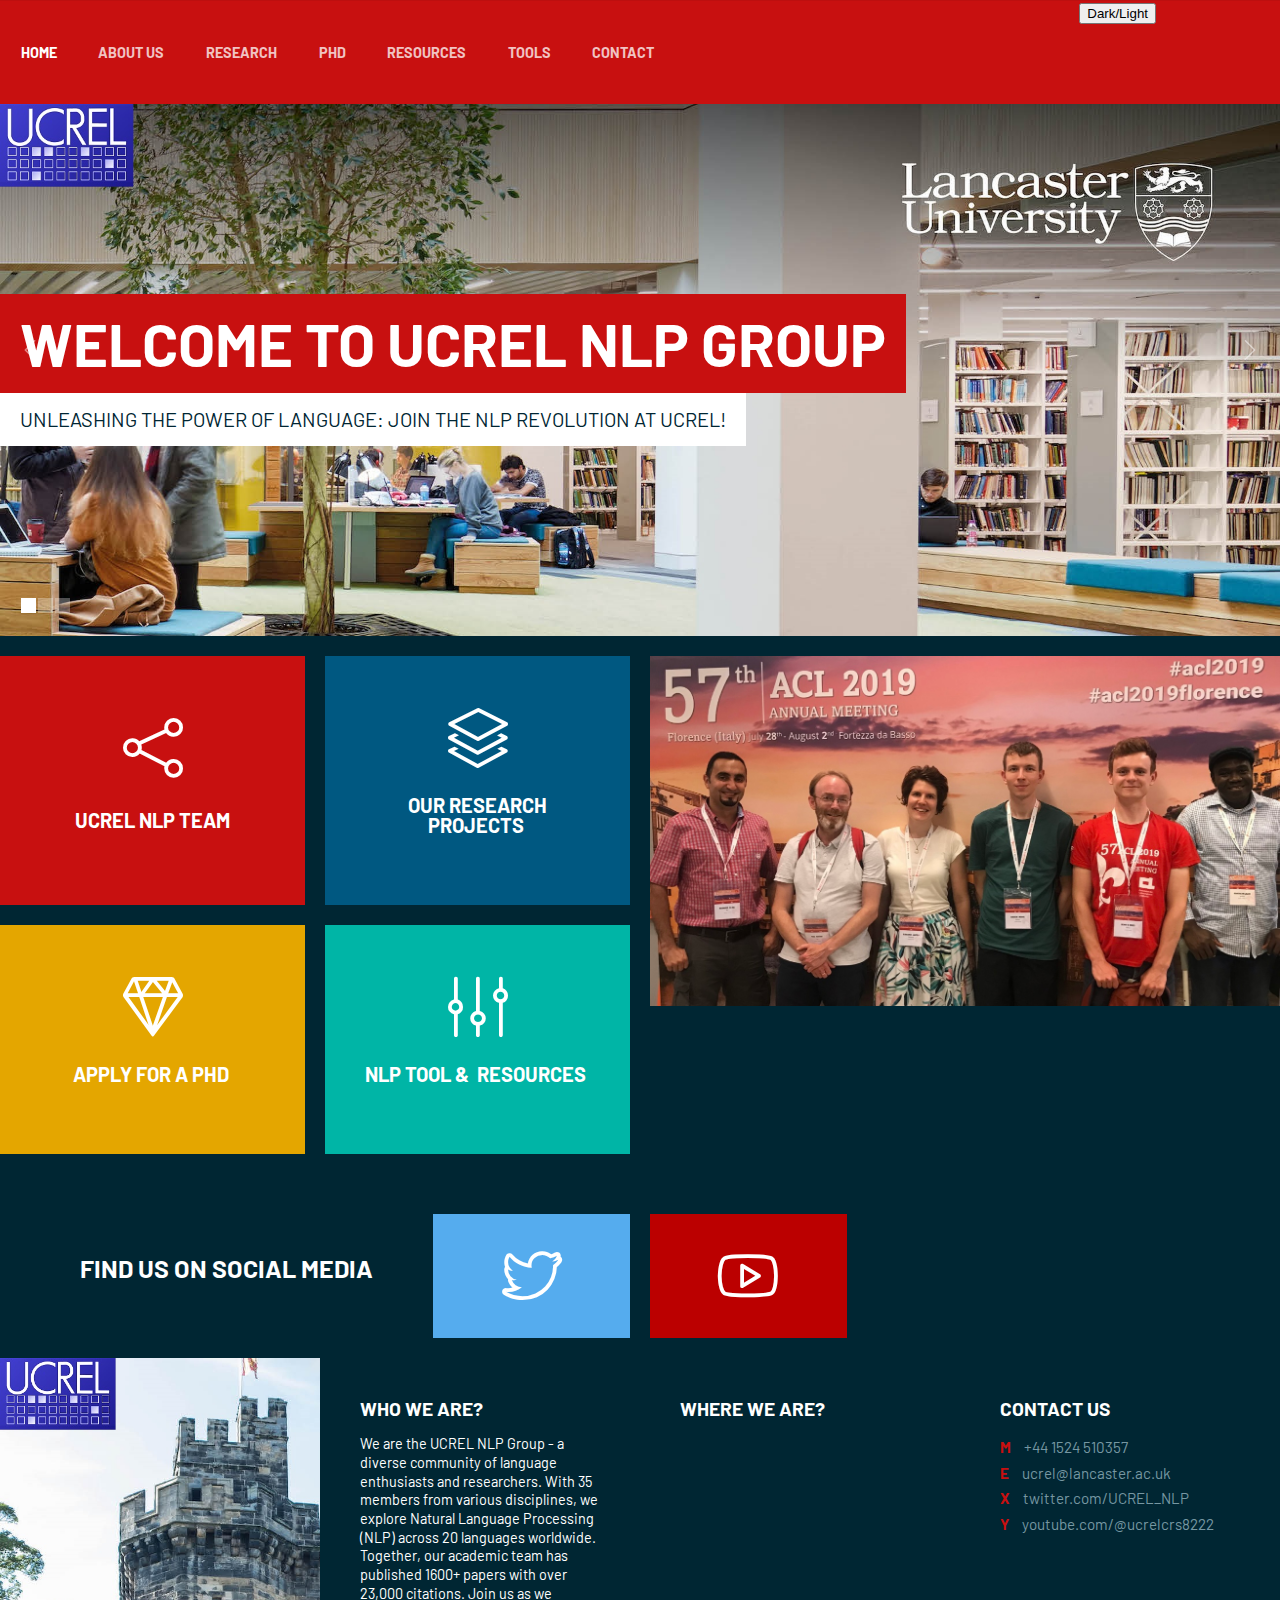
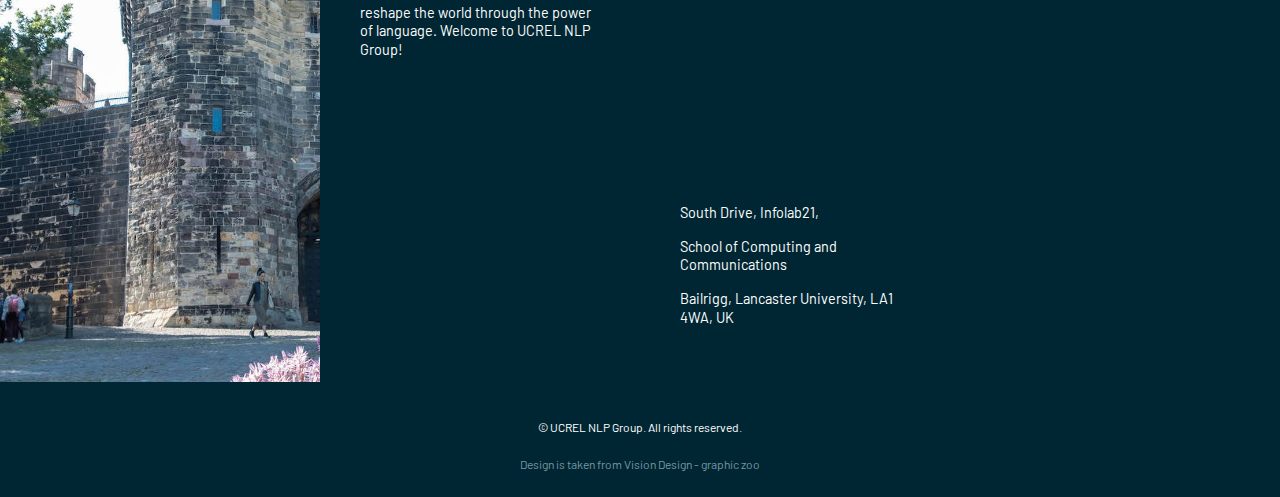
==== www/index.html @ 3c889420 "Initial commit from Mo" ====
<!DOCTYPE html>
<html lang="en-US">
   <head>
      <meta charset="UTF-8">
      <meta name="viewport" content="width=device-width, initial-scale=1.0" />
       <title>UCREL NLP Group</title>
  <!-- Favicons -- We recommend this site for generating favicons: https://www.favicon-generator.org/ -->
  <link rel="apple-touch-icon" sizes="57x57" href="favicons/apple-touch-icon.png">
  <link rel="apple-touch-icon" sizes="60x60" href="favicons/apple-touch-icon.png">
  <link rel="apple-touch-icon" sizes="72x72" href="favicons/apple-touch-icon.png">
  <link rel="apple-touch-icon" sizes="76x76" href="favicons/apple-touch-icon.png">
  <link rel="apple-touch-icon" sizes="114x114" href="favicons/apple-icon-114x114.png">
  <link rel="apple-touch-icon" sizes="120x120" href="favicons/apple-icon-120x120.png">
  <link rel="apple-touch-icon" sizes="144x144" href="favicons/apple-icon-144x144.png">
  <link rel="apple-touch-icon" sizes="152x152" href="favicons/apple-icon-152x152.png">
  <link rel="apple-touch-icon" sizes="180x180" href="favicons/apple-icon-180x180.png">
  <link rel="icon" type="image/png" sizes="512x512"  href="favicons/android-chrome-512x512.png">
  <link rel="icon" type="image/png" sizes="32x32" href="favicons/android-chrome-192x192.png">
  <link rel="icon" type="image/png" sizes="96x96" href="favicons/favicon-96x96.png">
  <link rel="icon" type="image/png" sizes="16x16" href="favicons/favicon-16x16.png">
  <meta name="msapplication-TileColor" content="#ffffff">
  <meta name="msapplication-TileImage" content="/ms-icon-144x144.png">
	   
	   
      <link rel="stylesheet" href="css/components.css">
      <link rel="stylesheet" href="css/icons.css">
      <link rel="stylesheet" href="css/responsee.css">
      <link rel="stylesheet" href="owl-carousel/owl.carousel.css">
      <link rel="stylesheet" href="owl-carousel/owl.theme.css">
      <!-- CUSTOM STYLE -->      
      <link rel="stylesheet" href="css/template-style.css">
      <link href="https://fonts.googleapis.com/css?family=Barlow:100,300,400,700,800&amp;subset=latin-ext" rel="stylesheet">  
      <script type="text/javascript" src="js/jquery-1.8.3.min.js"></script>
      <script type="text/javascript" src="js/jquery-ui.min.js"></script>   
	   
	     <style>
        /* Add your existing CSS styles here */
        
        .button-container {
            position: fixed;
            top: 0px; /* Adjust the top value to set the vertical position */
            right: 124px; /* Adjust the right value to set the horizontal position */
            z-index: 999; /* To make sure it stays on top of other elements */
        }

        /* Add any other necessary styles for the button */
    </style>
	   
   </head>

   <!--
    You can change the color scheme of the page. Just change the class of the <body> tag. 
    You can use this class: "primary-color-white", "primary-color-red", "primary-color-orange", "primary-color-blue", "primary-color-aqua", "primary-color-dark" 
    -->
    
    <!--
    Each element is able to have its own background or text color. Just change the class of the element.  
    You can use this class: 
    "background-white", "background-red", "background-orange", "background-blue", "background-aqua", "background-primary" 
    "text-white", "text-red", "text-orange", "text-blue", "text-aqua", "text-primary"
    -->
<body class="size-1520 primary-color-red background-dark">

      <!-- HEADER -->
<!DOCTYPE html>

<!-- HEADER -->
      <header class="grid">
        <!-- Top Navigation -->
        <nav class="s-12 grid background-red background-primary-hightlight">
           <!-- logo -->

           
           <div class="top-nav s-12 l-9">
			    <ul class="top-ul left chevron">
                <li> <a href="index.html">Home</a></li>
                <li><a href="about-us.html">About Us</a></li>
                <li><a href="projects.html">Research</a></li>
				<li><a href="phd.html">PhD</a></li>
<!--				<li><a href="research.html">Research</a></li>-->
				<li><a href="resources.html">Resources</a></li>
				<li><a href="tools.html">Tools</a></li>
<!--				<li><a href="news.html">News</a></li>-->
                <li><a href="contact.html">Contact</a></li>
             </ul>
				<li>      <div class="button-container">
            <button onclick="toggleBackground()">Dark/Light</button>
        </div></li>

          </div>
        </nav>
					       
		  
		 

		
		<script>
    function setBackgroundColor(backgroundColor, textColor) {
        document.body.style.backgroundColor = backgroundColor;
        document.body.style.color = textColor;
    }
</script>
	
      </header>
	  
	  
    <script>
        // Fetch the content of header.html using JavaScript
        fetch('header.html')
            .then(response => response.text())
            .then(content => {
                // Add the content to the header-container div
                document.getElementById('header-container').innerHTML = content;
            })
            .catch(error => {
                console.error('Error fetching header.html:', error);
            });
    </script>
      
	      <!-- A button to toggle between light and dark backgrounds -->

<!--
    You can change the color scheme of the page. Just change the class of the <body> tag. 
    You can use this class: "primary-color-white", "primary-color-red", "primary-color-orange", "primary-color-blue", "primary-color-aqua", "primary-color-dark" 
    -->
    
    <!--
    Each element is able to have its own background or text color. Just change the class of the element.  
    You can use this class: 
    "background-white", "background-red", "background-orange", "background-blue", "background-aqua", "background-primary" 
    "text-white", "text-red", "text-orange", "text-blue", "text-aqua", "text-primary"
    -->

    <script>
        // Fetch the content of header.html using JavaScript
        fetch('header.html')
            .then(response => response.text())
            .then(content => {
                // Add the content to the header-container div
                document.getElementById('header-container').innerHTML = content;
            })
            .catch(error => {
                console.error('Error fetching header.html:', error);
            });
    </script>
      
	       <!-- The JavaScript code to tuggle background light/dark -->
  <script>
    function toggleBackground() {
        var body = document.body;
        var currentClass = body.className;
        var headingElements = [];

        // Get all heading elements (h1, h2, h3, h4, etc.)
        for (var i = 2; i <= 1; i++) {
            headingElements = headingElements.concat(Array.from(document.getElementsByTagName('h' + i)));
        }

        if (currentClass.includes("background-dark")) {
            body.className = currentClass.replace("background-dark", "background-light");
            body.style.backgroundColor = "#f0f0f0";
            body.style.color = "#333";

     

            for (var i = 0; i < headingElements.length; i++) {
                headingElements[i].classList.replace("text-white", "text-dark");
                headingElements[i].style.color = "#f0f0f0";
            }
        } else if (currentClass.includes("background-light")) {
            body.className = currentClass.replace("background-light", "background-dark");
            body.style.backgroundColor = "#333";
            body.style.color = "#fff";

            for (var i = 0; i < pElements.length; i++) {
                pElements[i].classList.replace("text-dark", "text-white");
                pElements[i].style.color = "#333";
            }

            for (var i = 0; i < headingElements.length; i++) {
                headingElements[i].classList.replace("text-dark", "text-white");
                headingElements[i].style.color = "#333";
            }
        }
    }
</script>
      <!-- MAIN -->
      <main role="main">
        <!-- TOP SECTION -->
		  
        <section class="grid">
          <!-- Main Carousel -->
			
          <div class="s-12 margin-bottom carousel-fade-transition owl-carousel carousel-main carousel-nav-white carousel-hide-arrows background-dark">
          	<div class="item background-image" style="background-image:url(img/library.jpg)">
              <p class="text-padding text-strong text-white text-s-size-30 text-size-60 text-uppercase background-primary">Welcome to UCREL NLP Group</p><br>
              <p class="text-padding text-size-20 text-dark text-uppercase background-white">Unleashing the Power of Language: Join the NLP Revolution at UCREL!</p>
            </div>
          	<div class="item background-image" style="background-image:url(img/alex1.jpg)">
              <p class="text-padding text-strong text-white text-s-size-30 text-size-60 text-uppercase background-primary">Exploring Languages</p><br>
              <p class="text-padding text-size-20 text-dark text-uppercase background-white">Words that Shape Worlds: Exploring Language with UCREL NLP Group.</p>
            </div>
            <div class="item background-image" style="background-image:url(img/castle.jpg)">
              <p class="text-padding text-strong text-white text-s-size-30 text-size-60 text-uppercase background-primary">Language Frontiers</p><br>
              <p class="text-padding text-size-20 text-dark text-uppercase background-white">Building Bridges of Understanding: UCREL NLP Group Explores Language Frontiers.</p>
            </div>
          </div>  
        </section>
        
        <!-- SECTION 1 --> 
        <section class="grid margin text-center">
          <a href="about-us.html" class="s-12 m-6 l-3 padding-2x vertical-center margin-bottom background-red">
            <i class="icon-sli-share text-size-60 text-white center margin-bottom-15"></i>
            <h3 class="text-strong text-size-20 text-line-height-1 margin-bottom-30 text-uppercase">UCREL NLP Team</h3>
          </a>
          <a href="projects.html" class="s-12 m-6 l-3 padding-2x vertical-center margin-bottom background-blue">
            <i class="icon-sli-layers text-size-60 text-white center margin-bottom-15"></i>
            <h3 class="text-strong text-size-20 text-line-height-1 margin-bottom-30 text-uppercase">Our Research Projects&nbsp;</h3>
          </a>
          
          <!-- Image-->
          <img class="m-12 l-6 l-row-2 margin-bottom" src="img/img-06.jpg">
          
          <a href="phd.html" class="s-12 m-6 l-3 padding-2x vertical-center margin-bottom background-orange">
            <i class="icon-sli-diamond text-size-60 text-white center margin-bottom-15"></i>
            <h3 class="text-strong text-size-20 text-line-height-1 margin-bottom-30 text-uppercase">Apply for a PhD&nbsp;</h3>
          </a>
          <a href="resources.html" class="s-12 m-6 l-3 padding-2x vertical-center margin-bottom background-aqua">
            <i class="icon-sli-equalizer text-size-60 text-white center margin-bottom-15"></i>
            <h3 class="text-strong text-size-20 text-line-height-1 margin-bottom-30 text-uppercase">NLP Tool &amp;&nbsp; Resources&nbsp;</h3>
          </a>
        </section>
        
        <!-- SECTION 2 -->
        
        <!-- SECTION 3 --> 
        <section class="grid margin">
          <!-- Image-->
        </section>
        
        <!-- SECTION 4 -->
        
        <section class="grid margin">
          <a class="s-12 m-6 margin-bottom" href="gallery.html">
          </a>	
          <a class="s-12 m-6 margin-bottom" href="gallery.html">
          </a>	
          <a class="s-12 m-6 margin-bottom" href="gallery.html">
          </a>	
          <a class="s-12 m-6 margin-bottom" href="gallery.html">
          </a>	
        </section>
        
        <!-- SECTION 5 -->
        <section class="grid margin text-center">
          <div class="m-12 l-4 padding-2x background-dark margin-bottom text-right">
            <h3 class="text-strong text-size-25 text-uppercase margin-bottom-10">Find us on Social Media</h3>
             
          </div>
<a href="https://twitter.com/UCREL_NLP" class="s-12 m-6 l-2 padding vertical-center margin-bottom twitter hover-zoom">
      <i class="icon-sli-social-twitter text-size-60 text-white center"></i>
    </a>
          <a href="https://www.youtube.com/@ucrelcrs8222" class="s-12 m-6 l-2 padding vertical-center margin-bottom youtube hover-zoom">
            <i class="icon-sli-social-youtube text-size-60 text-white center"></i>
          </a>
        </section>
                
      </main>
      
<div id="footer-container"></div>

    <script>
        // Fetch the content of header.html using JavaScript
        fetch('footer.html')
            .then(response => response.text())
            .then(content => {
                // Add the content to the header-container div
                document.getElementById('footer-container').innerHTML = content;
            })
            .catch(error => {
                console.error('Error fetching footer.html:', error);
            });
    </script>

	  <script type="text/javascript" src="js/responsee.js"></script>
      <script type="text/javascript" src="owl-carousel/owl.carousel.js"></script>
      <script type="text/javascript" src="js/template-scripts.js"></script>
	
   </body>
</html>
---- www/css/components.css ----
/*
 * Components CSS - v6 - 2016-07-08
 * https://www.myresponsee.com
 * Copyright 2019, Vision Design - graphic zoo
 * Free to use under the MIT license.
*/
/* Tabs */
.tab-item {
  background: none repeat scroll 0 0 #fff;
  display: none;
  padding: 1.25rem 0;
}
.tab-item.tab-active {
  display: block;
}
.tab-content > .tab-label {
  display: none;
}
.tab-nav > .tab-label {
  float:left;
}
a.tab-label, a.tab-label:link, a.tab-label:visited, a.tab-label:hover {
  background: none repeat scroll 0 0 #262626;
  color: #fff;
  margin-right: 1px;
  padding: 0.625rem 1.25rem;
  transition: background 0.20s linear 0s;
  -o-transition: background 0.20s linear 0s;
  -ms-transition: background 0.20s linear 0s;
  -moz-transition: background 0.20s linear 0s;
  -webkit-transition: background 0.20s linear 0s;
}
a.tab-label:hover,a.tab-label.active-btn {
  background: none repeat scroll 0 0 #999;
}
.tab-label.active-btn {
  cursor: default;
}
.tab-content {
  text-align: left;
}
@media screen and (max-width:768px) {    
  .tab-nav > .tab-label {
    margin: 0.5px 0;
    width: 100%;
  }
}
/* Custom forms */
form.customform input, form.customform select, form.customform textarea, form.customform button {
 font-size:0.9rem;
 font-family:inherit;
 margin-bottom:1.25rem;
} 
form.customform input, form.customform select {height: 2.7rem;}
form.customform input, form.customform textarea, form.customform select { 
 background: none repeat scroll 0 0 #F5F5F5;
 transition: background 0.20s linear 0s;
 -o-transition: background 0.20s linear 0s;
 -ms-transition: background 0.20s linear 0s;
 -moz-transition: background 0.20s linear 0s;
 -webkit-transition: background 0.20s linear 0s;
}
form.customform input:hover, form.customform textarea:hover, form.customform select:hover, form.customform input:focus, form.customform textarea:focus, form.customform select:focus {background: none repeat scroll 0 0 #fff;}
form.customform input, form.customform textarea, form.customform select {
 background: none repeat scroll 0 0 #F5F5F5;
 border: 1px solid #E0E0E0;
 padding: 0.625rem;
 width: 100%;
}
form.customform input[type="file"] {
 border: 1px solid #E0E0E0;
 height: auto;
 max-height: 2.7rem;
 min-height: 2.7rem;
 padding: 0.4rem;
 width: 100%;
}
form.customform input[type="radio"], form.customform input[type="checkbox"] {
 margin-right: 0.625rem;
 width:auto;
 padding:0;
 height:auto;
}
form.customform option {padding: 0.625rem;}
form.customform select[multiple="multiple"] {height: auto;}
form.customform button {
 width: 100%;
 background: none repeat scroll 0 0 #152732;
 border: 0 none;
 color: #fff;
 height: 2.7rem;
 padding: 0.625rem;
 cursor:pointer;
 width: 100%;
 transition: background 0.20s linear 0s;
 -o-transition: background 0.20s linear 0s;
 -ms-transition: background 0.20s linear 0s;
 -moz-transition: background 0.20s linear 0s;
 -webkit-transition: background 0.20s linear 0s;
}
/* Tooltip */
a.tooltip-container,.tooltip-container {
  border-bottom:1px dotted;
  border-bottom-color: color;
  cursor: help;
  font-weight: 600;
}
a .tooltip-content,.tooltip-content {
  background: #152732 none repeat scroll 0 0;
  color: #fff!important;
  border-radius: 3px;
  display: none;
  font-size: 0.8rem;
  font-weight: normal;
  line-height: 1.3rem;
  margin-top: -1.25rem;
  max-width: 300px;
  padding: 0.625rem;
  position: absolute;
  z-index: 10;
}
.tooltip-content::after {
  border-left: 9px solid transparent;
  border-right: 9px solid transparent;
  border-top: 7px solid #152732;
  bottom: -5px;
  clear: both;
  content: "";
  height: 0;
  left: 50%;
  margin-left: -5px;
  position: absolute;
  width: 0;
}
a.tooltip-content.tooltip-bottom,.tooltip-content.tooltip-bottom {
  margin-top: 1.25rem;
}
.tooltip-content.tooltip-bottom::after {
  border-left: 9px solid transparent;
  border-right: 9px solid transparent;
  border-top: 0;
  border-bottom: 7px solid #152732;
  top: -5px;
}
/* Buttons */
.button,a.button,a.button:link,a.button:active,a.button:visited {
  background: #777 none repeat scroll 0 0;
  border: 0;
  color: #fff;
  cursor: pointer;
  display: inline-block;
  font-size: 0.85rem;
  padding: 0.825rem 1rem;
  text-align: center;
  transition: all 0.20s linear 0s;
  -o-transition: all 0.20s linear 0s;
  -ms-transition: all 0.20s linear 0s;
  -moz-transition: all 0.20s linear 0s;
  -webkit-transition: all 0.20s linear 0s;
}
.button.rounded-btn {
  border-radius: 4px;
}
.button.rounded-full-btn {
  border-radius: 100px;
}
.button:hover {box-shadow: 0 0 10px 100px rgba(255,255,255,0.15) inset;}
.button.secondary-btn,a.button.secondary-btn,a.button.secondary-btn:link,a.button.secondary-btn:active,a.button.secondary-btn:visited {
  background: #444 none repeat scroll 0 0;
}
.button.cancel-btn,a.button.cancel-btn,a.button.cancel-btn:link,a.button.cancel-btn:active,a.button.cancel-btn:visited {
  background: #dc003a none repeat scroll 0 0;
}
.button.submit-btn,a.button.submit-btn,a.button.submit-btn:link,a.button.submit-btn:active,a.button.submit-btn:visited {
  background: #b4bf04 none repeat scroll 0 0;
}
.button.reload-btn,a.button.reload-btn,a.button.reload-btn:link,a.button.reload-btn:active,a.button.reload-btn:visited {
  background: #ff9800 none repeat scroll 0 0;
}
.button.disabled-btn {
  cursor: not-allowed!important;
  opacity: 0.2;
}
.button i {
  background: rgba(0, 0, 0, 0.1) none repeat scroll 0 0;
  border-radius: 27px;
  color: #fff!important;
  display: inline-block;
  font-size: 0.8rem;
  height: 27px;
  line-height: 27px;
  margin-right: 5px;
  width: 27px;
  transition: all 0.20s linear 0s;
  -o-transition: all 0.20s linear 0s;
  -ms-transition: all 0.20s linear 0s;
  -moz-transition: all 0.20s linear 0s;
  -webkit-transition: all 0.20s linear 0s;
}
.button:hover > i {
  background: rgba(0, 0, 0, 0.06) none repeat scroll 0 0;
}
.grid .button {
    width: 100%;
}
---- www/css/icons.css ----
/* Icon font - MFG labs */
@font-face {
  font-family: 'mfg';
    src: url('../font/mfglabsiconset-webfont.eot');
    src: url('../font/mfglabsiconset-webfont.svg#mfg_labs_iconsetregular') format('svg'),
   		   url('../font/mfglabsiconset-webfont.eot?#iefix') format('embedded-opentype'),
         url('../font/mfglabsiconset-webfont.woff') format('woff'),
         url('../font/mfglabsiconset-webfont.ttf') format('truetype');
    font-weight: normal;
    font-style: normal;
}

.icon-cloud,
.icon-at,
.icon-plus,
.icon-minus,
.icon-arrow_up,
.icon-arrow_down,
.icon-arrow_right,
.icon-arrow_left,
.icon-chevron_down,
.icon-chevron_up,
.icon-chevron_right,
.icon-chevron_left,
.icon-reorder,
.icon-list,
.icon-reorder_square,
.icon-reorder_square_line,
.icon-coverflow,
.icon-coverflow_line,
.icon-pause,
.icon-play,
.icon-step_forward,
.icon-step_backward,
.icon-fast_forward,
.icon-fast_backward,
.icon-cloud_upload,
.icon-cloud_download,
.icon-data_science,
.icon-data_science_black,
.icon-globe,
.icon-globe_black,
.icon-math_ico,
.icon-math,
.icon-math_black,
.icon-paperplane_ico,
.icon-paperplane,
.icon-paperplane_black,
.icon-color_balance,
.icon-star,
.icon-star_half,
.icon-star_empty,
.icon-star_half_empty,
.icon-reload,
.icon-heart,
.icon-heart_broken,
.icon-hashtag,
.icon-reply,
.icon-retweet,
.icon-signin,
.icon-signout,
.icon-download,
.icon-upload,
.icon-placepin,
.icon-display_screen,
.icon-tablet,
.icon-smartphone,
.icon-connected_object,
.icon-lock,
.icon-unlock,
.icon-camera,
.icon-isight,
.icon-video_camera,
.icon-random,
.icon-message,
.icon-discussion,
.icon-calendar,
.icon-ringbell,
.icon-movie,
.icon-mail,
.icon-pen,
.icon-settings,
.icon-measure,
.icon-vector,
.icon-vector_pen,
.icon-mute_on,
.icon-mute_off,
.icon-home,
.icon-sheet,
.icon-arrow_big_right,
.icon-arrow_big_left,
.icon-arrow_big_down,
.icon-arrow_big_up,
.icon-dribbble_circle,
.icon-dribbble,
.icon-facebook_circle,
.icon-facebook,
.icon-git_circle_alt,
.icon-git_circle,
.icon-git,
.icon-octopus,
.icon-twitter_circle,
.icon-twitter,
.icon-google_plus_circle,
.icon-google_plus,
.icon-linked_in_circle,
.icon-linked_in,
.icon-instagram,
.icon-instagram_circle,
.icon-mfg_icon,
.icon-xing,
.icon-xing_circle,
.icon-mfg_icon_circle,
.icon-user,
.icon-user_male,
.icon-user_female,
.icon-users,
.icon-file_open,
.icon-file_close,
.icon-file_alt,
.icon-file_close_alt,
.icon-attachment,
.icon-check,
.icon-cross_mark,
.icon-cancel_circle,
.icon-check_circle,
.icon-magnifying,
.icon-inbox,
.icon-clock,
.icon-stopwatch,
.icon-hourglass,
.icon-trophy,
.icon-unlock_alt,
.icon-lock_alt,
.icon-arrow_doubled_right,
.icon-arrow_doubled_left,
.icon-arrow_doubled_down,
.icon-arrow_doubled_up,
.icon-link,
.icon-warning,
.icon-warning_alt,
.icon-magnifying_plus,
.icon-magnifying_minus,
.icon-white_question,
.icon-black_question,
.icon-stop,
.icon-share,
.icon-eye,
.icon-trash_can,
.icon-hard_drive,
.icon-information_black,
.icon-information_white,
.icon-printer,
.icon-letter,
.icon-soundcloud,
.icon-soundcloud_circle,
.icon-anchor,
.icon-female_sign,
.icon-male_sign,
.icon-joystick,
.icon-high_voltage,
.icon-fire,
.icon-newspaper,
.icon-chart,
.icon-spread,
.icon-spinner_1,
.icon-spinner_2,
.icon-chart_alt,
.icon-label,
.icon-brush,
.icon-refresh,
.icon-node,
.icon-node_2,
.icon-node_3,
.icon-link_2_nodes,
.icon-link_3_nodes,
.icon-link_loop_nodes,
.icon-node_size,
.icon-node_color,
.icon-layout_directed,
.icon-layout_radial,
.icon-layout_hierarchical,
.icon-node_link_direction,
.icon-node_link_short_path,
.icon-node_cluster,
.icon-display_graph,
.icon-node_link_weight,
.icon-more_node_links,
.icon-node_shape,
.icon-node_icon,
.icon-node_text,
.icon-node_link_text,
.icon-node_link_color,
.icon-node_link_shape,
.icon-credit_card,
.icon-disconnect,
.icon-graph,
.icon-new_user {
  font-family: 'mfg';
  font-style: normal;
  font-variant: normal;
  font-weight: normal;
  color:#e3e3e3;
  speak: none; 
  text-transform: none;
  /* Better Font Rendering =========== */
  -webkit-font-smoothing: antialiased;
  -moz-osx-font-smoothing: grayscale;
}
.icon2x {font-size: 2rem;}
.icon3x {font-size: 3rem;}

.icon-cloud:before { content: "\2601"; }
.icon-at:before { content: "\0040"; }
.icon-plus:before { content: "\002B"; }
.icon-minus:before { content: "\2212"; }
.icon-arrow_up:before { content: "\2191"; }
.icon-arrow_down:before { content: "\2193"; }
.icon-arrow_right:before { content: "\2192"; }
.icon-arrow_left:before { content: "\2190"; }
.icon-chevron_down:before { content: "\f004"; }
.icon-chevron_up:before { content: "\f005"; }
.icon-chevron_right:before { content: "\f006"; }
.icon-chevron_left:before { content: "\f007"; }
.icon-reorder:before { content: "\f008"; }
.icon-list:before { content: "\f009"; }
.icon-reorder_square:before { content: "\f00a"; }
.icon-reorder_square_line:before { content: "\f00b"; }
.icon-coverflow:before { content: "\f00c"; }
.icon-coverflow_line:before { content: "\f00d"; }
.icon-pause:before { content: "\f00e"; }
.icon-play:before { content: "\f00f"; }
.icon-step_forward:before { content: "\f010"; }
.icon-step_backward:before { content: "\f011"; }
.icon-fast_forward:before { content: "\f012"; }
.icon-fast_backward:before { content: "\f013"; }
.icon-cloud_upload:before { content: "\f014"; }
.icon-cloud_download:before { content: "\f015"; }
.icon-data_science:before { content: "\f016"; }
.icon-data_science_black:before { content: "\f017"; }
.icon-globe:before { content: "\f018"; }
.icon-globe_black:before { content: "\f019"; }
.icon-math_ico:before { content: "\f01a"; }
.icon-math:before { content: "\f01b"; }
.icon-math_black:before { content: "\f01c"; }
.icon-paperplane_ico:before { content: "\f01d"; }
.icon-paperplane:before { content: "\f01e"; }
.icon-paperplane_black:before { content: "\f01f"; }
.icon-color_balance:before { content: "\f020"; }
.icon-star:before { content: "\2605"; }
.icon-star_half:before { content: "\f022"; }
.icon-star_empty:before { content: "\2606"; }
.icon-star_half_empty:before { content: "\f024"; }
.icon-reload:before { content: "\f025"; }
.icon-heart:before { content: "\2665"; }
.icon-heart_broken:before { content: "\f028"; }
.icon-hashtag:before { content: "\f029"; }
.icon-reply:before { content: "\f02a"; }
.icon-retweet:before { content: "\f02b"; }
.icon-signin:before { content: "\f02c"; }
.icon-signout:before { content: "\f02d"; }
.icon-download:before { content: "\f02e"; }
.icon-upload:before { content: "\f02f"; }
.icon-placepin:before { content: "\f031"; }
.icon-display_screen:before { content: "\f032"; }
.icon-tablet:before { content: "\f033"; }
.icon-smartphone:before { content: "\f034"; }
.icon-connected_object:before { content: "\f035"; }
.icon-lock:before { content: "\F512"; }
.icon-unlock:before { content: "\F513"; }
.icon-camera:before { content: "\F4F7"; }
.icon-isight:before { content: "\f039"; }
.icon-video_camera:before { content: "\f03a"; }
.icon-random:before { content: "\f03b"; }
.icon-message:before { content: "\F4AC"; }
.icon-discussion:before { content: "\f03d"; }
.icon-calendar:before { content: "\F4C5"; }
.icon-ringbell:before { content: "\f03f"; }
.icon-movie:before { content: "\f040"; }
.icon-mail:before { content: "\2709"; }
.icon-pen:before { content: "\270F"; }
.icon-settings:before { content: "\9881"; }
.icon-measure:before { content: "\f044"; }
.icon-vector:before { content: "\f045"; }
.icon-vector_pen:before { content: "\2712"; }
.icon-mute_on:before { content: "\f047"; }
.icon-mute_off:before { content: "\f048"; }
.icon-home:before { content: "\2302"; }
.icon-sheet:before { content: "\f04a"; }
.icon-arrow_big_right:before { content: "\21C9"; }
.icon-arrow_big_left:before { content: "\21C7"; }
.icon-arrow_big_down:before { content: "\21CA"; }
.icon-arrow_big_up:before { content: "\21C8"; }
.icon-dribbble_circle:before { content: "\f04f"; }
.icon-dribbble:before { content: "\f050"; }
.icon-facebook_circle:before { content: "\f051"; }
.icon-facebook:before { content: "\f052"; }
.icon-git_circle_alt:before { content: "\f053"; }
.icon-git_circle:before { content: "\f054"; }
.icon-git:before { content: "\f055"; }
.icon-octopus:before { content: "\f056"; }
.icon-twitter_circle:before { content: "\f057"; }
.icon-twitter:before { content: "\f058"; }
.icon-google_plus_circle:before { content: "\f059"; }
.icon-google_plus:before { content: "\f05a"; }
.icon-linked_in_circle:before { content: "\f05b"; }
.icon-linked_in:before { content: "\f05c"; }
.icon-instagram:before { content: "\f05d"; }
.icon-instagram_circle:before { content: "\f05e"; }
.icon-mfg_icon:before { content: "\f05f"; }
.icon-xing:before { content: "\F532"; }
.icon-xing_circle:before { content: "\F533"; }
.icon-mfg_icon_circle:before { content: "\f060"; }
.icon-user:before { content: "\f061"; }
.icon-user_male:before { content: "\f062"; }
.icon-user_female:before { content: "\f063"; }
.icon-users:before { content: "\f064"; }
.icon-file_open:before { content: "\F4C2"; }
.icon-file_close:before { content: "\f067"; }
.icon-file_alt:before { content: "\f068"; }
.icon-file_close_alt:before { content: "\f069"; }
.icon-attachment:before { content: "\f06a"; }
.icon-check:before { content: "\2713"; }
.icon-cross_mark:before { content: "\274C"; }
.icon-cancel_circle:before { content: "\F06E"; }
.icon-check_circle:before { content: "\f06d"; }
.icon-magnifying:before { content: "\F50D"; }
.icon-inbox:before { content: "\f070"; }
.icon-clock:before { content: "\23F2"; }
.icon-stopwatch:before { content: "\23F1"; }
.icon-hourglass:before { content: "\231B"; }
.icon-trophy:before { content: "\f074"; }
.icon-unlock_alt:before { content: "\F075"; }
.icon-lock_alt:before { content: "\F510"; }
.icon-arrow_doubled_right:before { content: "\21D2"; }
.icon-arrow_doubled_left:before { content: "\21D0"; }
.icon-arrow_doubled_down:before { content: "\21D3"; }
.icon-arrow_doubled_up:before { content: "\21D1"; }
.icon-link:before { content: "\f07B"; }
.icon-warning:before { content: "\2757"; }
.icon-warning_alt:before { content: "\2755"; }
.icon-magnifying_plus:before { content: "\f07E"; }
.icon-magnifying_minus:before { content: "\f07F"; }
.icon-white_question:before { content: "\2754"; }
.icon-black_question:before { content: "\2753"; }
.icon-stop:before { content: "\f080"; }
.icon-share:before { content: "\f081"; }
.icon-eye:before { content: "\f082"; }
.icon-trash_can:before { content: "\f083"; }
.icon-hard_drive:before { content: "\f084"; }
.icon-information_black:before { content: "\f085"; }
.icon-information_white:before { content: "\f086"; }
.icon-printer:before { content: "\f087"; }
.icon-letter:before { content: "\f088"; }
.icon-soundcloud:before { content: "\f089"; }
.icon-soundcloud_circle:before { content: "\f08A"; }
.icon-anchor:before { content: "\2693"; }
.icon-female_sign:before { content: "\2640"; }
.icon-male_sign:before { content: "\2642"; }
.icon-joystick:before { content: "\F514"; }
.icon-high_voltage:before { content: "\26A1"; }
.icon-fire:before { content: "\F525"; }
.icon-newspaper:before { content: "\F4F0"; }
.icon-chart:before { content: "\F526"; }
.icon-spread:before { content: "\F527"; }
.icon-spinner_1:before { content: "\F528"; }
.icon-spinner_2:before { content: "\F529"; }
.icon-chart_alt:before { content: "\F530"; }
.icon-label:before { content: "\F531"; }
.icon-brush:before { content: "\E000"; }
.icon-refresh:before { content: "\E001"; }
.icon-node:before { content: "\E002"; }
.icon-node_2:before { content: "\E003"; }
.icon-node_3:before { content: "\E004"; }
.icon-link_2_nodes:before { content: "\E005"; }
.icon-link_3_nodes:before { content: "\E006"; }
.icon-link_loop_nodes:before { content: "\E007"; }
.icon-node_size:before { content: "\E008"; }
.icon-node_color:before { content: "\E009"; }
.icon-layout_directed:before { content: "\E010"; }
.icon-layout_radial:before { content: "\E011"; }
.icon-layout_hierarchical:before { content: "\E012"; }
.icon-node_link_direction:before { content: "\E013"; }
.icon-node_link_short_path:before { content: "\E014"; }
.icon-node_cluster:before { content: "\E015"; }
.icon-display_graph:before { content: "\E016"; }
.icon-node_link_weight:before { content: "\E017"; }
.icon-more_node_links:before { content: "\E018"; }
.icon-node_shape:before { content: "\E00A"; }
.icon-node_icon:before { content: "\E00B"; }
.icon-node_text:before { content: "\E00C"; }
.icon-node_link_text:before { content: "\E00D"; }
.icon-node_link_color:before { content: "\E00E"; }
.icon-node_link_shape:before { content: "\E00F"; }
.icon-credit_card:before { content: "\F4B3"; }
.icon-disconnect:before { content: "\F534"; }
.icon-graph:before { content: "\F535"; }
.icon-new_user:before { content: "\F536"; }


/* Icon font - Simple Line Icons */
@font-face {
  font-family: 'sli';
  src: url('../font/Simple-Line-Icons.eot?v=2.2.2');
  src: url('../font/Simple-Line-Icons.eot?v=2.2.2#iefix') format('embedded-opentype'), url('../font/Simple-Line-Icons.ttf?v=2.2.2') format('truetype'), url('../font/Simple-Line-Icons.woff2?v=2.2.2') format('woff2'), url('../font/Simple-Line-Icons.woff?v=2.2.2') format('woff'), url('../font/Simple-Line-Icons.svg?v=2.2.2#simple-line-icons') format('svg');
  font-weight: normal;
  font-style: normal;
}

.icon-sli-user,
.icon-sli-people,
.icon-sli-user-female,
.icon-sli-user-follow,
.icon-sli-user-following,
.icon-sli-user-unfollow,
.icon-sli-login,
.icon-sli-logout,
.icon-sli-emotsmile,
.icon-sli-phone,
.icon-sli-call-end,
.icon-sli-call-in,
.icon-sli-call-out,
.icon-sli-map,
.icon-sli-location-pin,
.icon-sli-direction,
.icon-sli-directions,
.icon-sli-compass,
.icon-sli-layers,
.icon-sli-menu,
.icon-sli-list,
.icon-sli-options-vertical,
.icon-sli-options,
.icon-sli-arrow-down,
.icon-sli-arrow-left,
.icon-sli-arrow-right,
.icon-sli-arrow-up,
.icon-sli-arrow-up-circle,
.icon-sli-arrow-left-circle,
.icon-sli-arrow-right-circle,
.icon-sli-arrow-down-circle,
.icon-sli-check,
.icon-sli-clock,
.icon-sli-plus,
.icon-sli-minus,
.icon-sli-close,
.icon-sli-organization,
.icon-sli-trophy,
.icon-sli-screen-smartphone,
.icon-sli-screen-desktop,
.icon-sli-plane,
.icon-sli-notebook,
.icon-sli-mustache,
.icon-sli-mouse,
.icon-sli-magnet,
.icon-sli-energy,
.icon-sli-disc,
.icon-sli-cursor,
.icon-sli-cursor-move,
.icon-sli-crop,
.icon-sli-chemistry,
.icon-sli-speedometer,
.icon-sli-shield,
.icon-sli-screen-tablet,
.icon-sli-magic-wand,
.icon-sli-hourglass,
.icon-sli-graduation,
.icon-sli-ghost,
.icon-sli-game-controller,
.icon-sli-fire,
.icon-sli-eyeglass,
.icon-sli-envelope-open,
.icon-sli-envelope-letter,
.icon-sli-bell,
.icon-sli-badge,
.icon-sli-anchor,
.icon-sli-wallet,
.icon-sli-vector,
.icon-sli-speech,
.icon-sli-puzzle,
.icon-sli-printer,
.icon-sli-present,
.icon-sli-playlist,
.icon-sli-pin,
.icon-sli-picture,
.icon-sli-handbag,
.icon-sli-globe-alt,
.icon-sli-globe,
.icon-sli-folder-alt,
.icon-sli-folder,
.icon-sli-film,
.icon-sli-feed,
.icon-sli-drop,
.icon-sli-drawer,
.icon-sli-docs,
.icon-sli-doc,
.icon-sli-diamond,
.icon-sli-cup,
.icon-sli-calculator,
.icon-sli-bubbles,
.icon-sli-briefcase,
.icon-sli-book-open,
.icon-sli-basket-loaded,
.icon-sli-basket,
.icon-sli-bag,
.icon-sli-action-undo,
.icon-sli-action-redo,
.icon-sli-wrench,
.icon-sli-umbrella,
.icon-sli-trash,
.icon-sli-tag,
.icon-sli-support,
.icon-sli-frame,
.icon-sli-size-fullscreen,
.icon-sli-size-actual,
.icon-sli-shuffle,
.icon-sli-share-alt,
.icon-sli-share,
.icon-sli-rocket,
.icon-sli-question,
.icon-sli-pie-chart,
.icon-sli-pencil,
.icon-sli-note,
.icon-sli-loop,
.icon-sli-home,
.icon-sli-grid,
.icon-sli-graph,
.icon-sli-microphone,
.icon-sli-music-tone-alt,
.icon-sli-music-tone,
.icon-sli-earphones-alt,
.icon-sli-earphones,
.icon-sli-equalizer,
.icon-sli-like,
.icon-sli-dislike,
.icon-sli-control-start,
.icon-sli-control-rewind,
.icon-sli-control-play,
.icon-sli-control-pause,
.icon-sli-control-forward,
.icon-sli-control-end,
.icon-sli-volume-1,
.icon-sli-volume-2,
.icon-sli-volume-off,
.icon-sli-calendar,
.icon-sli-bulb,
.icon-sli-chart,
.icon-sli-ban,
.icon-sli-bubble,
.icon-sli-camrecorder,
.icon-sli-camera,
.icon-sli-cloud-download,
.icon-sli-cloud-upload,
.icon-sli-envelope,
.icon-sli-eye,
.icon-sli-flag,
.icon-sli-heart,
.icon-sli-info,
.icon-sli-key,
.icon-sli-link,
.icon-sli-lock,
.icon-sli-lock-open,
.icon-sli-magnifier,
.icon-sli-magnifier-add,
.icon-sli-magnifier-remove,
.icon-sli-paper-clip,
.icon-sli-paper-plane,
.icon-sli-power,
.icon-sli-refresh,
.icon-sli-reload,
.icon-sli-settings,
.icon-sli-star,
.icon-sli-symbol-female,
.icon-sli-symbol-male,
.icon-sli-target,
.icon-sli-credit-card,
.icon-sli-paypal,
.icon-sli-social-tumblr,
.icon-sli-social-twitter,
.icon-sli-social-facebook,
.icon-sli-social-instagram,
.icon-sli-social-linkedin,
.icon-sli-social-pinterest,
.icon-sli-social-github,
.icon-sli-social-google,
.icon-sli-social-reddit,
.icon-sli-social-skype,
.icon-sli-social-dribbble,
.icon-sli-social-behance,
.icon-sli-social-foursqare,
.icon-sli-social-soundcloud,
.icon-sli-social-spotify,
.icon-sli-social-stumbleupon,
.icon-sli-social-youtube,
.icon-sli-social-dropbox {
  font-family: 'sli';
  font-style: normal;  
  font-variant: normal;
  font-weight: normal;
  color:#e3e3e3;
  speak: none;
  text-transform: none;
  /* Better Font Rendering =========== */
  -webkit-font-smoothing: antialiased;
  -moz-osx-font-smoothing: grayscale;
}
.icon-sli-user:before { content: "\e005"; }
.icon-sli-people:before { content: "\e001"; }
.icon-sli-user-female:before { content: "\e000"; }
.icon-sli-user-follow:before { content: "\e002"; }
.icon-sli-user-following:before { content: "\e003"; }
.icon-sli-user-unfollow:before { content: "\e004"; }
.icon-sli-login:before { content: "\e066"; }
.icon-sli-logout:before { content: "\e065"; }
.icon-sli-emotsmile:before { content: "\e021"; }
.icon-sli-phone:before { content: "\e600"; }
.icon-sli-call-end:before { content: "\e048"; }
.icon-sli-call-in:before { content: "\e047"; }
.icon-sli-call-out:before { content: "\e046"; }
.icon-sli-map:before { content: "\e033"; }
.icon-sli-location-pin:before { content: "\e096"; }
.icon-sli-direction:before { content: "\e042"; }
.icon-sli-directions:before { content: "\e041"; }
.icon-sli-compass:before { content: "\e045"; }
.icon-sli-layers:before { content: "\e034"; }
.icon-sli-menu:before { content: "\e601"; }
.icon-sli-list:before { content: "\e067"; }
.icon-sli-options-vertical:before { content: "\e602"; }
.icon-sli-options:before { content: "\e603"; }
.icon-sli-arrow-down:before { content: "\e604"; }
.icon-sli-arrow-left:before { content: "\e605"; }
.icon-sli-arrow-right:before { content: "\e606"; }
.icon-sli-arrow-up:before { content: "\e607"; }
.icon-sli-arrow-up-circle:before { content: "\e078"; }
.icon-sli-arrow-left-circle:before { content: "\e07a"; }
.icon-sli-arrow-right-circle:before { content: "\e079"; }
.icon-sli-arrow-down-circle:before { content: "\e07b"; }
.icon-sli-check:before { content: "\e080"; }
.icon-sli-clock:before { content: "\e081"; }
.icon-sli-plus:before { content: "\e095"; }
.icon-sli-minus:before { content: "\e615"; }
.icon-sli-close:before { content: "\e082"; }
.icon-sli-organization:before { content: "\e616"; }

.icon-sli-trophy:before { content: "\e006"; }
.icon-sli-screen-smartphone:before { content: "\e010"; }
.icon-sli-screen-desktop:before { content: "\e011"; }
.icon-sli-plane:before { content: "\e012"; }
.icon-sli-notebook:before { content: "\e013"; }
.icon-sli-mustache:before { content: "\e014"; }
.icon-sli-mouse:before { content: "\e015"; }
.icon-sli-magnet:before { content: "\e016"; }
.icon-sli-energy:before { content: "\e020"; }
.icon-sli-disc:before { content: "\e022"; }
.icon-sli-cursor:before { content: "\e06e"; }
.icon-sli-cursor-move:before { content: "\e023"; }
.icon-sli-crop:before { content: "\e024"; }
.icon-sli-chemistry:before { content: "\e026"; }
.icon-sli-speedometer:before { content: "\e007"; }
.icon-sli-shield:before { content: "\e00e"; }
.icon-sli-screen-tablet:before { content: "\e00f"; }
.icon-sli-magic-wand:before { content: "\e017"; }
.icon-sli-hourglass:before { content: "\e018"; }
.icon-sli-graduation:before { content: "\e019"; }
.icon-sli-ghost:before { content: "\e01a"; }
.icon-sli-game-controller:before { content: "\e01b"; }
.icon-sli-fire:before { content: "\e01c"; }
.icon-sli-eyeglass:before { content: "\e01d"; }
.icon-sli-envelope-open:before { content: "\e01e"; }
.icon-sli-envelope-letter:before { content: "\e01f"; }
.icon-sli-bell:before { content: "\e027"; }
.icon-sli-badge:before { content: "\e028"; }
.icon-sli-anchor:before { content: "\e029"; }
.icon-sli-wallet:before { content: "\e02a"; }
.icon-sli-vector:before { content: "\e02b"; }
.icon-sli-speech:before { content: "\e02c"; }
.icon-sli-puzzle:before { content: "\e02d"; }
.icon-sli-printer:before { content: "\e02e"; }
.icon-sli-present:before { content: "\e02f"; }
.icon-sli-playlist:before { content: "\e030"; }
.icon-sli-pin:before { content: "\e031"; }
.icon-sli-picture:before { content: "\e032"; }
.icon-sli-handbag:before { content: "\e035"; }
.icon-sli-globe-alt:before { content: "\e036"; }
.icon-sli-globe:before { content: "\e037"; }
.icon-sli-folder-alt:before { content: "\e039"; }
.icon-sli-folder:before { content: "\e089"; }
.icon-sli-film:before { content: "\e03a"; }
.icon-sli-feed:before { content: "\e03b"; }
.icon-sli-drop:before { content: "\e03e"; }
.icon-sli-drawer:before { content: "\e03f"; }
.icon-sli-docs:before { content: "\e040"; }
.icon-sli-doc:before { content: "\e085"; }
.icon-sli-diamond:before { content: "\e043"; }
.icon-sli-cup:before { content: "\e044"; }
.icon-sli-calculator:before { content: "\e049"; }
.icon-sli-bubbles:before { content: "\e04a"; }
.icon-sli-briefcase:before { content: "\e04b"; }
.icon-sli-book-open:before { content: "\e04c"; }
.icon-sli-basket-loaded:before { content: "\e04d"; }
.icon-sli-basket:before { content: "\e04e"; }
.icon-sli-bag:before { content: "\e04f"; }
.icon-sli-action-undo:before { content: "\e050"; }
.icon-sli-action-redo:before { content: "\e051"; }
.icon-sli-wrench:before { content: "\e052"; }
.icon-sli-umbrella:before { content: "\e053"; }
.icon-sli-trash:before { content: "\e054"; }
.icon-sli-tag:before { content: "\e055"; }
.icon-sli-support:before { content: "\e056"; }
.icon-sli-frame:before { content: "\e038"; }
.icon-sli-size-fullscreen:before { content: "\e057"; }
.icon-sli-size-actual:before { content: "\e058"; }
.icon-sli-shuffle:before { content: "\e059"; }
.icon-sli-share-alt:before { content: "\e05a"; }
.icon-sli-share:before { content: "\e05b"; }
.icon-sli-rocket:before { content: "\e05c"; }
.icon-sli-question:before { content: "\e05d"; }
.icon-sli-pie-chart:before { content: "\e05e"; }
.icon-sli-pencil:before { content: "\e05f"; }
.icon-sli-note:before { content: "\e060"; }
.icon-sli-loop:before { content: "\e064"; }
.icon-sli-home:before { content: "\e069"; }
.icon-sli-grid:before { content: "\e06a"; }
.icon-sli-graph:before { content: "\e06b"; }
.icon-sli-microphone:before { content: "\e063"; }
.icon-sli-music-tone-alt:before { content: "\e061"; }
.icon-sli-music-tone:before { content: "\e062"; }
.icon-sli-earphones-alt:before { content: "\e03c"; }
.icon-sli-earphones:before { content: "\e03d"; }
.icon-sli-equalizer:before { content: "\e06c"; }
.icon-sli-like:before { content: "\e068"; }
.icon-sli-dislike:before { content: "\e06d"; }
.icon-sli-control-start:before { content: "\e06f"; }
.icon-sli-control-rewind:before { content: "\e070"; }
.icon-sli-control-play:before { content: "\e071"; }
.icon-sli-control-pause:before { content: "\e072"; }
.icon-sli-control-forward:before { content: "\e073"; }
.icon-sli-control-end:before { content: "\e074"; }
.icon-sli-volume-1:before { content: "\e09f"; }
.icon-sli-volume-2:before { content: "\e0a0"; }
.icon-sli-volume-off:before { content: "\e0a1"; }
.icon-sli-calendar:before { content: "\e075"; }
.icon-sli-bulb:before { content: "\e076"; }
.icon-sli-chart:before { content: "\e077"; }
.icon-sli-ban:before { content: "\e07c"; }
.icon-sli-bubble:before { content: "\e07d"; }
.icon-sli-camrecorder:before { content: "\e07e"; }
.icon-sli-camera:before { content: "\e07f"; }
.icon-sli-cloud-download:before { content: "\e083"; }
.icon-sli-cloud-upload:before { content: "\e084"; }
.icon-sli-envelope:before { content: "\e086"; }
.icon-sli-eye:before { content: "\e087"; }
.icon-sli-flag:before { content: "\e088"; }
.icon-sli-heart:before { content: "\e08a"; }
.icon-sli-info:before { content: "\e08b"; }
.icon-sli-key:before { content: "\e08c"; }
.icon-sli-link:before { content: "\e08d"; }
.icon-sli-lock:before { content: "\e08e"; }
.icon-sli-lock-open:before { content: "\e08f"; }
.icon-sli-magnifier:before { content: "\e090"; }
.icon-sli-magnifier-add:before { content: "\e091"; }
.icon-sli-magnifier-remove:before { content: "\e092"; }
.icon-sli-paper-clip:before { content: "\e093"; }
.icon-sli-paper-plane:before { content: "\e094"; }
.icon-sli-power:before { content: "\e097"; }
.icon-sli-refresh:before { content: "\e098"; }
.icon-sli-reload:before { content: "\e099"; }
.icon-sli-settings:before { content: "\e09a"; }
.icon-sli-star:before { content: "\e09b"; }
.icon-sli-symbol-female:before { content: "\e09c"; }
.icon-sli-symbol-male:before { content: "\e09d"; }
.icon-sli-target:before { content: "\e09e"; }
.icon-sli-credit-card:before { content: "\e025"; }
.icon-sli-paypal:before { content: "\e608"; }
.icon-sli-social-tumblr:before { content: "\e00a"; }
.icon-sli-social-twitter:before { content: "\e009"; }
.icon-sli-social-facebook:before { content: "\e00b"; }
.icon-sli-social-instagram:before { content: "\e609"; }
.icon-sli-social-linkedin:before { content: "\e60a"; }
.icon-sli-social-pinterest:before { content: "\e60b"; }
.icon-sli-social-github:before { content: "\e60c"; }
.icon-sli-social-google:before { content: "\e60d"; }
.icon-sli-social-reddit:before { content: "\e60e"; }
.icon-sli-social-skype:before { content: "\e60f"; }
.icon-sli-social-dribbble:before { content: "\e00d"; }
.icon-sli-social-behance:before { content: "\e610"; }
.icon-sli-social-foursqare:before { content: "\e611"; }
.icon-sli-social-soundcloud:before { content: "\e612"; }
.icon-sli-social-spotify:before { content: "\e613"; }
.icon-sli-social-stumbleupon:before { content: "\e614"; }
.icon-sli-social-youtube:before { content: "\e008"; }
.icon-sli-social-dropbox:before { content: "\e00c"; }
---- www/css/responsee.css ----
/*
 * Responsee CSS - v6 - 2019-06-22
 * https://www.myresponsee.com
 * Copyright 2019, Vision Design - graphic zoo
 * Free to use under the MIT license.
*/
* {  
  -webkit-box-sizing:border-box;
  -moz-box-sizing:border-box;
  box-sizing:border-box;
  margin:0;	
}
body {
  background:none repeat scroll 0 0 #eeeeee;
  font-size:16px;
  font-family:"Open Sans",Arial,sans-serif;
  color:#444;
}
h1,h2,h3,h4,h5,h6 {
  color:#152732;
  font-weight: normal;
  line-height: 1.3;
  margin:0.5rem 0;  
}
h1 {font-size:2.7rem;}
h2 {font-size:2.2rem;}  
h3 {font-size:1.8rem;}  
h4 {font-size:1.4rem;}  
h5 {font-size:1.1rem;}  
h6 {font-size:0.9rem;}    
a, a:link, a:visited, a:hover, a:active {
  text-decoration:none;
  color:#9BB800;
  transition:color 0.20s linear 0s;
  -o-transition:color 0.20s linear 0s;
  -ms-transition:color 0.20s linear 0s;
  -moz-transition:color 0.20s linear 0s;
  -webkit-transition:color 0.20s linear 0s;
}  
a:hover {color:#B6C900;}
p,li,dl,blockquote,table,kbd {
  font-size: 0.85rem;
  line-height: 1.6;
}
b,strong {font-weight:700;}
.text-center {text-align:center!important;}
.text-right {text-align:right!important;}
img {
  border:0;
  display:block;
  height:auto;
  max-width:100%;
  width:auto;
}
.owl-item img, .full-img {
  max-width:none;
  width:100%;
}
.owl-nav div {font-family:"mfg";}
.grid .owl-carousel {
  width:100% !important;
}  
table {
  background:none repeat scroll 0 0 #fff;
  border:1px solid #f0f0f0;
  border-collapse:collapse;
  border-spacing:0;
  text-align:left;
  width:100%;
}
table tr td, table tr th {padding:0.625rem;}
table tfoot, table thead,table tr:nth-of-type(2n) {background:none repeat scroll 0 0 #f0f0f0;}
th,table tr:nth-of-type(2n) td {border-right:1px solid #fff;}
td {border-right:1px solid #f0f0f0;}
.size-960 .line,.size-1140 .line,.size-1280 .line,.size-1520 .line {
  margin:0 auto;
  padding:0 0.625rem;
}
.grid {
  display:grid;
  grid-template-columns:repeat(12, 1fr);
  width:100%;
  margin:0 auto;
} 
hr {
  border: 0;
  border-top: 1px solid #e5e5e5;
  clear:both;  
  height:0; 
  margin:2.5rem auto;
}
li {padding:0;}
ul,ol {padding-left:1.25rem;}
blockquote {
  border:2px solid #f0f0f0;
  padding:1.25rem;
}
cite {
  color:#999;
  display:block;
  font-size:0.8rem;
}
cite:before {content:"— ";}
dl dt {font-weight:700;}
dl dd {margin-bottom:0.625rem;}
dl dd:last-child {margin-bottom:0;}
abbr {cursor:help;}
abbr[title] {border-bottom:1px dotted;}
kbd {
  background: #152732 none repeat scroll 0 0;
  color: #fff;
  padding: 0.125rem 0.3125rem;
}
code, kbd, pre, samp {font-family: Menlo,Monaco,Consolas,"Courier New",monospace;}
mark {
  background: #F3F8A9 none repeat scroll 0 0;
  padding: 0.125rem 0.3125rem;
}
.size-960 .line,.size-960 .grid {max-width:59.75rem;}
.size-1140 .line,.size-1140 .grid {max-width:71rem;}
.size-1280 .line,.size-1280 .grid {max-width:80rem;}
.size-1520 .line,.size-1520 .grid {max-width:95rem;}
.grid.full {
  max-width:100%!important;
  padding: 0;
}
.vertical-center {display: inline-grid!important;}
.vertical-center * {
    align-items: center;
    display: flex!important;
}
.text-center .vertical-center * {justify-content: center;}

.size-960.align-content-left .line,.size-1140.align-content-left .line,.size-1280.align-content-left .line,.size-1520.align-content-left .line {margin-left:0;}
form {line-height:1.4;}
nav {
  display:block;
  width:100%;
  background:#152732;
}
.line::after, nav::after, .center::after, .box::after, .margin::after, .margin2x::after, .grid.full::after {
  clear:both;
  content: ".";
  display:block;
  height:0;
  line-height:0;
  overflow:hidden;
  visibility:hidden;
}
.grid.margin::after, .grid.margin2x::after {
  content: "";
  display:none;
}
.nav-text:after,.nav-text:before,.nav-text span {
  background-color:#fff;
  border-radius:3px;
  content:'';
  display:block;
  height:3px;
  margin:6px auto;
  width: 30px;
  transition:all 0.2s ease-in-out;
  -moz-transition:all 0.2s ease-in-out;
  -webkit-transition:all 0.2s ease-in-out;
}
.show-menu .nav-text:before {
  transform:translateY(9px) rotate(135deg);
  -moz-transform:translateY(9px) rotate(135deg);
  -webkit-transform:translateY(9px) rotate(135deg);
}
.show-menu .nav-text:after {
  transform:translateY(-9px) rotate(-135deg);
  -moz-transform:translateY(-9px) rotate(-135deg);
  -webkit-transform:translateY(-9px) rotate(-135deg);
}
.show-menu .nav-text span {
  transform:scale(0);
  -moz-transform:scale(0);
  -webkit-transform:scale(0);  
}
.top-nav ul {padding:0;}
.top-nav ul ul {
  position:absolute;
  background:#152732;
}
.top-nav li {
  float:left;
  list-style:none outside none;
  cursor:pointer;
}
.top-nav li a {
  color:#fff; 
  display:block;
  font-size:1rem;
  padding:1.25rem; 
}
.top-nav li ul li a {
  background:none repeat scroll 0 0 #152732;
  min-width:100%;
  padding:0.625rem;
}
.top-nav li a:hover, .aside-nav li a:hover {background:#2b4c61;}
.top-nav li ul {display:none;}
.top-nav li ul li,.top-nav li ul li ul li {
  float:none;
  list-style:none outside none;
  min-width:100%;
  padding:0;
}
.count-number {
  background: rgba(153, 153, 153, 0.25) none repeat scroll 0 0;
  border-radius: 10rem;
  color: #fff;
  display: inline-block;
  font-size: 0.7rem;
  height: 1.3rem;
  line-height: 1.3rem; 
  margin: 0 0 -0.3125rem 0.3125rem;
  text-align: center;
  width: 1.3rem;
}
ul.chevron .count-number {display:none;}
ul.chevron .submenu > a:after, ul.chevron .sub-submenu > a:after,ul.chevron .aside-submenu > a:after, ul.chevron .aside-sub-submenu > a:after {
  content:"\f004";
  display:inline-block;
  font-family:"mfg";
  font-size:0.7rem;
  margin:0 0.625rem;
}
.top-nav .active-item a {background:#2b4c61;}
.aside-nav > ul > li.active-item > a:link,.aside-nav > ul > li.active-item > a:visited {
  background:#2b4c61;
  color:#fff;
}
@media screen and (min-width : 374px ){
  .aside-nav .count-number {
	  margin-left:-1.25rem;	
	  float:right;	
  }
  .top-nav li:hover > ul {
	  display:block;
	  z-index:10;
  }  
  .top-nav li:hover > ul ul {
    left:100%;
    margin:-2.5rem 0;
    width:100%;
  } 
}
.nav-text,.aside-nav-text {display:none;}
.aside-nav a,.aside-nav a:link,.aside-nav a:visited,.aside-nav li > ul,.top-nav a,.top-nav a:link,.top-nav a:visited {
  transition:background 0.20s linear 0s;
  -o-transition:background 0.20s linear 0s;
  -ms-transition:background 0.20s linear 0s;
  -moz-transition:background 0.20s linear 0s;
  -webkit-transition:background 0.20s linear 0s;
}
.aside-nav ul {
  background:#e8e8e8; 
  padding:0;
}
.aside-nav li {
  list-style:none outside none;
  cursor:pointer;
}
.aside-nav li a,.aside-nav li a:link,.aside-nav li a:visited {
  color:#444;
  display:block;
  font-size:1rem;
  padding:1.25rem;
}
.aside-nav > ul > li:last-child a {border-bottom:0 none;}
.aside-nav li > ul {
  height:0;
  display:block;
  position:relative;
  background:#f4f4f4;
  border-left:solid 1px #f2f2f2;
  border-right:solid 1px #f2f2f2;
  overflow:hidden;
}
.aside-nav li ul ul {
  border:0;
  background:#fff;
}
.aside-nav ul ul a {padding:0.625rem 1.25rem;}
.aside-nav li a:link, .aside-nav li a:visited {color:#333;}
.aside-nav li li a:hover, .aside-nav li li.active-item > a, .aside-nav li li.aside-sub-submenu li a:hover {
  color:#fff;
  background:#2b4c61;
}
.aside-nav > ul > li > a:hover {color:#fff;}
.aside-nav li li a:link, .aside-nav li li a:visited {background:none;}
.aside-nav .show-aside-ul, .aside-nav .active-aside-item {height:auto;} 
nav.breadcrumb-nav {
  background:#fff;
  margin:0.625rem 0;
}
nav.breadcrumb-nav ul {
  list-style:none;
  padding:0;
}
nav.breadcrumb-nav ul li {float:left;}
nav.breadcrumb-nav ul li a:hover {text-decoration:underline;}
.breadcrumb-nav i {color:#B6C900;}
nav.breadcrumb-nav ul li:after {
  content:"/";
  margin:0 9px;
  color:#c8c7c7;
}
nav.breadcrumb-nav ul li:last-child:after {content:"";}
.slide-content, .slide-nav {
  transition:all 0.10s linear 0s;
  -o-transition:all 0.10s linear 0s;
  -ms-transition:all 0.10s linear 0s;
  -moz-transition:all 0.10s linear 0s;
  -webkit-transition:all 0.10s linear 0s;
}
.slide-content {
  float:left;
  width:calc(100% - 60px);  
}
.aside-nav.slide-nav {
  background:#1c3849;
  bottom:0; 
  right:0;
  top:0;
  margin-right:-180px;     
  overflow-y:auto;
  padding-top:0.625rem;
  position:fixed;
  width:240px;
  z-index:2;
}
.aside-nav.slide-nav > ul {
  background:#1c3849;
  opacity:0;
  transition:all 0.20s linear 0s;
  -o-transition:all 0.20s linear 0s;
  -ms-transition:all 0.20s linear 0s;
  -moz-transition:all 0.20s linear 0s;
  -webkit-transition:all 0.20s linear 0s;
}
.aside-nav.slide-nav li a, .aside-nav.slide-nav li a:link, .aside-nav.slide-nav li a:visited {
  color:#fff;
  display:block;
  font-size:0.9rem;
  padding:0.625rem 1.25rem;
  border-bottom:0;
}
.aside-nav.slide-nav li a:hover {
  background:#152732!important;
  color:#fff!important;
}
.aside-nav.slide-nav li > ul {
  background:#2b4c61;
  border-left:0;
  border-right:0;
}
.aside-nav.slide-nav li > ul ul {
  background:#456274;
  border-left:0;
  border-right:0;
}
.slide-nav-button {
  background:#152732;
  cursor:pointer;
  position:fixed;
  top:0;
  right:0;
  bottom:0;
  width:60px;
  z-index:3;
}
.active-slide-nav .slide-content {margin-left:-240px;}
.active-slide-nav .slide-nav {margin-right:60px;}
.slide-to-left .slide-content {float:right;}
.slide-to-left .slide-nav {
  left:0;
  margin-right:0; 
  margin-left:-180px;    
}
.slide-to-left .slide-nav-button {left:0;}
.slide-to-left.active-slide-nav .slide-content {
  margin-right:-240px;
  margin-left:0;
}
.slide-to-left.active-slide-nav .slide-nav {
  margin-right:0;
  margin-left:60px;
}
.active-slide-nav .slide-nav ul {opacity:1;}
.nav-icon {
  padding:0.9rem;
  width:100%;
}
.nav-icon:after,.nav-icon:before,.nav-icon div {
  background-color:#fff;
  border-radius:3px;
  content:"";
  display:block;
  height:3px;
  margin:6px 0;
  transition:all 0.2s ease-in-out;
  -moz-transition:all 0.2s ease-in-out;
  -webkit-transition:all 0.2s ease-in-out;
}
.active-slide-nav .nav-icon:before {
  transform:translateY(9px) rotate(135deg);
  -moz-transform:translateY(9px) rotate(135deg);
  -webkit-transform:translateY(9px) rotate(135deg);
}
.active-slide-nav .nav-icon:after {
  transform:translateY(-9px) rotate(-135deg);
  -moz-transform:translateY(-9px) rotate(-135deg);
  -webkit-transform:translateY(-9px) rotate(-135deg);
}
.active-slide-nav .nav-icon div {
  transform:scale(0);
  -moz-transform:scale(0);
  -webkit-transform:scale(0);  
}
.active-slide-nav {overflow-x:hidden;} 
.padding {
  display:list-item;
  list-style:none outside none;
  padding:0.625rem;
}
.margin,.margin2x {display: block;}
.margin {margin:0 -0.625rem;}
.margin2x {margin:0 -1.25rem;}
.grid.margin {
  display: grid;
  grid-column-gap:20px;
  margin:0 auto;	
}
.grid.margin2x {
  display: grid;
  grid-column-gap:40px;
  margin:0 auto;	
}
.line {clear:left;}
.line .line {padding:0;}
.hide-xxl {display:none!important;}
.box {
  background:none repeat scroll 0 0 #fff;
  display:block;
  padding:1.25rem;
  width:100%;
}
.margin-bottom {margin-bottom:1.25rem!important;}
.margin-bottom2x {margin-bottom:2.5rem!important;}
.s-1,.s-2,.s-five,.s-3,.s-4,.s-5,.s-6,.s-7,.s-8,.s-9,.s-10,.s-11,.s-12,.m-1,.m-2,.m-five,.m-3,.m-4,.m-5,.m-6,.m-7,.m-8,.m-9,.m-10,.m-11,.m-12,.l-1,.l-2,.l-five,.l-3,.l-4,.l-5,.l-6,.l-7,.l-8,.l-9,.l-10,.l-11,.l-12,.xl-1,.xl-2,.xl-five,.xl-3,.xl-4,.xl-5,.xl-6,.xl-7,.xl-8,.xl-9,.xl-10,.xl-11,.xl-12,.xxl-1,.xxl-2,.xxl-five,.xxl-3,.xxl-4,.xxl-5,.xxl-6,.xxl-7,.xxl-8,.xxl-9,.xxl-10,.xxl-11,.xxl-12 {
  float:left;
  position:static;
}
.xxl-offset-1 {margin-left:8.3333%;}
.xxl-offset-2 {margin-left:16.6666%;}
.xxl-offset-five {margin-left:20%;}
.xxl-offset-3 {margin-left:25%;}
.xxl-offset-4 {margin-left:33.3333%;}
.xxl-offset-5 {margin-left:41.6666%;}
.xxl-offset-6 {margin-left:50%;}
.xxl-offset-7 {margin-left:58.3333%;}
.xxl-offset-8 {margin-left:66.6666%;}
.xxl-offset-9 {margin-left:75%;}
.xxl-offset-10 {margin-left:83.3333%;}
.xxl-offset-11 {margin-left:91.6666%;}
.xxl-offset-12 {margin-left:100%;}
.xxl-order-1 {order:-1;}
.xxl-order-2 {order:2;}
.xxl-order-3 {order:3;}
.xxl-order-4 {order:4;}
.xxl-order-5 {order:5;}
.xxl-order-6 {order:6;}
.xxl-order-7 {order:7;}
.xxl-order-8 {order:8;}
.xxl-order-9 {order:9;}
.xxl-order-10 {order:10;}
.xxl-order-11 {order:11;}
.xxl-order-12 {order:12;} 
.xxl-order-last {order:99999999;} 
.line .margin > .s-1,.line .margin > .s-2,.line .margin > .s-five,.line .margin > .s-3,.line .margin > .s-4,.line .margin > .s-5,.line .margin > .s-6,.line .margin > .s-7,.line .margin > .s-8,.line .margin > .s-9,.line .margin > .s-10,.line .margin > .s-11,.line .margin > .s-12,
.line .margin > .m-1,.line .margin > .m-2,.line .margin > .m-five,.line .margin > .m-3,.line .margin > .m-4,.line .margin > .m-5,.line .margin > .m-6,.line .margin > .m-7,.line .margin > .m-8,.line .margin > .m-9,.line .margin > .m-10,.line .margin > .m-11,.line .margin > .m-12,
.line .margin > .l-1,.line .margin > .l-2,.line .margin > .l-five,.line .margin > .l-3,.line .margin > .l-4,.line .margin > .l-5,.line .margin > .l-6,.line .margin > .l-7,.line .margin > .l-8,.line .margin > .l-9,.line .margin > .l-10,.line .margin > .l-11,.line .margin > .l-12,
.line .margin > .xl-1,.line .margin > .xl-2,.line .margin > .xl-five,.line .margin > .xl-3,.line .margin > .xl-4,.line .margin > .xl-5,.line .margin > .xl-6,.line .margin > .xl-7,.line .margin > .xl-8,.line .margin > .xl-9,.line .margin > .xl-10,.line .margin > .xl-11,.line .margin > .xl-12,
.line .margin > .xxl-1,.line .margin > .xxl-2,.line .margin > .xxl-five,.line .margin > .xxl-3,.line .margin > .xxl-4,.line .margin > .xxl-5,.line .margin > .xxl-6,.line .margin > .xxl-7,.line .margin > .xxl-8,.line .margin > .xxl-9,.line .margin > .xxl-10,.line .margin > .xxl-11,.line .margin > .xxl-12 {padding:0 0.625rem;}
.line .margin2x > .s-1,.line .margin2x > .s-2,.line .margin2x > .s-five,.line .margin2x > .s-3,.line .margin2x > .s-4,.line .margin2x > .s-5,.line .margin2x > .s-6,.line .margin2x > .s-7,.line .margin2x > .s-8,.line .margin2x > .s-9,.line .margin2x > .s-10,.line .margin2x > .s-11,.line .margin2x > .s-12,
.line .margin2x > .m-1,.line .margin2x > .m-2,.line .margin2x > .m-five,.line .margin2x > .m-3,.line .margin2x > .m-4,.line .margin2x > .m-5,.line .margin2x > .m-6,.line .margin2x > .m-7,.line .margin2x > .m-8,.line .margin2x > .m-9,.line .margin2x > .m-10,.line .margin2x > .m-11,.line .margin2x > .m-12,
.line .margin2x > .l-1,.line .margin2x > .l-2,.line .margin2x > .l-five,.line .margin2x > .l-3,.line .margin2x > .l-4,.line .margin2x > .l-5,.line .margin2x > .l-6,.line .margin2x > .l-7,.line .margin2x > .l-8,.line .margin2x > .l-9,.line .margin2x > .l-10,.line .margin2x > .l-11,.line .margin2x > .l-12,
.line .margin2x > .xl-1,.line .margin2x > .xl-2,.line .margin2x > .xl-five,.line .margin2x > .xl-3,.line .margin2x > .xl-4,.line .margin2x > .xl-5,.line .margin2x > .xl-6,.line .margin2x > .xl-7,.line .margin2x > .xl-8,.line .margin2x > .xl-9,.line .margin2x > .xl-10,.line .margin2x > .xl-11,.line .margin2x > .xl-12,
.line .margin2x > .xxl-1,.line .margin2x > .xxl-2,.line .margin2x > .xxl-five,.line .margin2x > .xxl-3,.line .margin2x > .xxl-4,.line .margin2x > .xxl-5,.line .margin2x > .xxl-6,.line .margin2x > .xxl-7,.line .margin2x > .xxl-8,.line .margin2x > .xxl-9,.line .margin2x > .xxl-10,.line .margin2x > .xxl-11,.line .margin2x > .xxl-12 {padding:0 1.25rem;}
.line-full-width .margin > .s-1,.line-full-width .margin > .s-2,.line-full-width .margin > .s-five,.line-full-width .margin > .s-3,.line-full-width .margin > .s-4,.line-full-width .margin > .s-5,.line-full-width .margin > .s-6,.line-full-width .margin > .s-7,.line-full-width .margin > .s-8,.line-full-width .margin > .s-9,.line-full-width .margin > .s-10,.line-full-width .margin > .s-11,.line-full-width .margin > .s-12,
.line-full-width .margin > .m-1,.line-full-width .margin > .m-2,.line-full-width .margin > .m-five,.line-full-width .margin > .m-3,.line-full-width .margin > .m-4,.line-full-width .margin > .m-5,.line-full-width .margin > .m-6,.line-full-width .margin > .m-7,.line-full-width .margin > .m-8,.line-full-width .margin > .m-9,.line-full-width .margin > .m-10,.line-full-width .margin > .m-11,.line-full-width .margin > .m-12,
.line-full-width .margin > .l-1,.line-full-width .margin > .l-2,.line-full-width .margin > .l-five,.line-full-width .margin > .l-3,.line-full-width .margin > .l-4,.line-full-width .margin > .l-5,.line-full-width .margin > .l-6,.line-full-width .margin > .l-7,.line-full-width .margin > .l-8,.line-full-width .margin > .l-9,.line-full-width .margin > .l-10,.line-full-width .margin > .l-11,.line-full-width .margin > .l-12,
.line-full-width .margin > .xl-1,.line-full-width .margin > .xl-2,.line-full-width .margin > .xl-five,.line-full-width .margin > .xl-3,.line-full-width .margin > .xl-4,.line-full-width .margin > .xl-5,.line-full-width .margin > .xl-6,.line-full-width .margin > .xl-7,.line-full-width .margin > .xl-8,.line-full-width .margin > .xl-9,.line-full-width .margin > .xl-10,.line-full-width .margin > .xl-11,.line-full-width .margin > .xl-12,
.line-full-width .margin > .xxl-1,.line-full-width .margin > .xxl-2,.line-full-width .margin > .xxl-five,.line-full-width .margin > .xxl-3,.line-full-width .margin > .xxl-4,.line-full-width .margin > .xxl-5,.line-full-width .margin > .xxl-6,.line-full-width .margin > .xxl-7,.line-full-width .margin > .xxl-8,.line-full-width .margin > .xxl-9,.line-full-width .margin > .xxl-10,.line-full-width .margin > .xxl-11,.line-full-width .margin > .xxl-12 {padding:0 0.625rem;}
.line-full-width .margin2x > .s-1,.line-full-width .margin2x > .s-2,.line-full-width .margin2x > .s-five,.line-full-width .margin2x > .s-3,.line-full-width .margin2x > .s-4,.line-full-width .margin2x > .s-5,.line-full-width .margin2x > .s-6,.line-full-width .margin2x > .s-7,.line-full-width .margin2x > .s-8,.line-full-width .margin2x > .s-9,.line-full-width .margin2x > .s-10,.line-full-width .margin2x > .s-11,.line-full-width .margin2x > .s-12,
.line-full-width .margin2x > .m-1,.line-full-width .margin2x > .m-2,.line-full-width .margin2x > .m-five,.line-full-width .margin2x > .m-3,.line-full-width .margin2x > .m-4,.line-full-width .margin2x > .m-5,.line-full-width .margin2x > .m-6,.line-full-width .margin2x > .m-7,.line-full-width .margin2x > .m-8,.line-full-width .margin2x > .m-9,.line-full-width .margin2x > .m-10,.line-full-width .margin2x > .m-11,.line-full-width .margin2x > .m-12,
.line-full-width .margin2x > .l-1,.line-full-width .margin2x > .l-2,.line-full-width .margin2x > .l-five,.line-full-width .margin2x > .l-3,.line-full-width .margin2x > .l-4,.line-full-width .margin2x > .l-5,.line-full-width .margin2x > .l-6,.line-full-width .margin2x > .l-7,.line-full-width .margin2x > .l-8,.line-full-width .margin2x > .l-9,.line-full-width .margin2x > .l-10,.line-full-width .margin2x > .l-11,.line-full-width .margin2x > .l-12,
.line-full-width .margin2x > .xl-1,.line-full-width .margin2x > .xl-2,.line-full-width .margin2x > .xl-five,.line-full-width .margin2x > .xl-3,.line-full-width .margin2x > .xl-4,.line-full-width .margin2x > .xl-5,.line-full-width .margin2x > .xl-6,.line-full-width .margin2x > .xl-7,.line-full-width .margin2x > .xl-8,.line-full-width .margin2x > .xl-9,.line-full-width .margin2x > .xl-10,.line-full-width .margin2x > .xl-11,.line-full-width .margin2x > .xl-12,
.line-full-width .margin2x > .xxl-1,.line-full-width .margin2x > .xxl-2,.line-full-width .margin2x > .xxl-five,.line-full-width .margin2x > .xxl-3,.line-full-width .margin2x > .xxl-4,.line-full-width .margin2x > .xxl-5,.line-full-width .margin2x > .xxl-6,.line-full-width .margin2x > .xxl-7,.line-full-width .margin2x > .xxl-8,.line-full-width .margin2x > .xxl-9,.line-full-width .margin2x > .xxl-10,.line-full-width .margin2x > .xxl-11,.line-full-width .margin2x > .xxl-12 {padding:0 1.25rem;}
.s-1, .grid .s-1.center {width:8.3333%;}
.s-2, .grid .s-2.center {width:16.6666%;}
.s-five {width:20%;}
.s-3, .grid .s-3.center {width:25%;}
.s-4, .grid .s-4.center {width:33.3333%;}
.s-5, .grid .s-5.center {width:41.6666%;}
.s-6, .grid .s-6.center {width:50%;}
.s-7, .grid .s-7.center {width:58.3333%;}
.s-8, .grid .s-8.center {width:66.6666%;}
.s-9, .grid .s-9.center {width:75%;}
.s-10, .grid .s-10.center {width:83.3333%;}
.s-11, .grid .s-11.center {width:91.6666%;}
.s-12, .grid .s-12.center {width:100%}
.grid .s-1 {grid-column:span 1;}
.grid .s-2 {grid-column:span 2;}
.grid .s-3 {grid-column:span 3;}
.grid .s-4 {grid-column:span 4;}
.grid .s-5 {grid-column:span 5;}
.grid .s-6 {grid-column:span 6;}
.grid .s-7 {grid-column:span 7;}
.grid .s-8 {grid-column:span 8;}
.grid .s-9 {grid-column:span 9;}
.grid .s-10 {grid-column:span 10;}
.grid .s-11 {grid-column:span 11;}
.grid .s-12 {grid-column:span 12;}  
.grid .s-row-1 {grid-row:span 1;}
.grid .s-row-2 {grid-row:span 2;}
.grid .s-row-3 {grid-row:span 3;}
.grid .s-row-4 {grid-row:span 4;}
.grid .s-row-5 {grid-row:span 5;}
.grid .s-row-6 {grid-row:span 6;}
.grid .s-row-7 {grid-row:span 7;}
.grid .s-row-8 {grid-row:span 8;}
.grid .s-row-9 {grid-row:span 9;}
.grid .s-row-10 {grid-row:span 10;}
.grid .s-row-11 {grid-row:span 11;}
.grid .s-row-12 {grid-row:span 12;}
.m-1, .grid .m-1.center {width:8.3333%;}
.m-2, .grid .m-2.center {width:16.6666%;}
.m-five {width:20%;}
.m-3, .grid .m-3.center {width:25%;}
.m-4, .grid .m-4.center {width:33.3333%;}
.m-5, .grid .m-5.center {width:41.6666%;}
.m-6, .grid .m-6.center {width:50%;}
.m-7, .grid .m-7.center {width:58.3333%;}
.m-8, .grid .m-8.center {width:66.6666%;}
.m-9, .grid .m-9.center {width:75%;}
.m-10, .grid .m-10.center {width:83.3333%;}
.m-11, .grid .m-11.center {width:91.6666%;}
.m-12, .grid .m-12.center {width:100%}
.grid .m-1 {grid-column:span 1;}
.grid .m-2 {grid-column:span 2;}
.grid .m-3 {grid-column:span 3;}
.grid .m-4 {grid-column:span 4;}
.grid .m-5 {grid-column:span 5;}
.grid .m-6 {grid-column:span 6;}
.grid .m-7 {grid-column:span 7;}
.grid .m-8 {grid-column:span 8;}
.grid .m-9 {grid-column:span 9;}
.grid .m-10 {grid-column:span 10;}
.grid .m-11 {grid-column:span 11;}
.grid .m-12 {grid-column:span 12;} 
.grid .m-row-1 {grid-row:span 1;}
.grid .m-row-2 {grid-row:span 2;}
.grid .m-row-3 {grid-row:span 3;}
.grid .m-row-4 {grid-row:span 4;}
.grid .m-row-5 {grid-row:span 5;}
.grid .m-row-6 {grid-row:span 6;}
.grid .m-row-7 {grid-row:span 7;}
.grid .m-row-8 {grid-row:span 8;}
.grid .m-row-9 {grid-row:span 9;}
.grid .m-row-10 {grid-row:span 10;}
.grid .m-row-11 {grid-row:span 11;}
.grid .m-row-12 {grid-row:span 12;}
.l-1, .grid .l-1.center {width:8.3333%;}
.l-2, .grid .l-2.center {width:16.6666%;}
.l-five {width:20%;}
.l-3, .grid .l-3.center {width:25%;}
.l-4, .grid .l-4.center {width:33.3333%;}
.l-5, .grid .l-5.center {width:41.6666%;}
.l-6, .grid .l-6.center {width:50%;}
.l-7, .grid .l-7.center {width:58.3333%;}
.l-8, .grid .l-8.center {width:66.6666%;}
.l-9, .grid .l-9.center {width:75%;}
.l-10, .grid .l-10.center {width:83.3333%;}
.l-11, .grid .l-11.center {width:91.6666%;}
.l-12, .grid .l-12.center {width:100%}
.grid .l-1 {grid-column:span 1;}
.grid .l-2 {grid-column:span 2;}
.grid .l-3 {grid-column:span 3;}
.grid .l-4 {grid-column:span 4;}
.grid .l-5 {grid-column:span 5;}
.grid .l-6 {grid-column:span 6;}
.grid .l-7 {grid-column:span 7;}
.grid .l-8 {grid-column:span 8;}
.grid .l-9 {grid-column:span 9;}
.grid .l-10 {grid-column:span 10;}
.grid .l-11 {grid-column:span 11;}
.grid .l-12 {grid-column:span 12;} 
.grid .l-row-1 {grid-row:span 1;}
.grid .l-row-2 {grid-row:span 2;}
.grid .l-row-3 {grid-row:span 3;}
.grid .l-row-4 {grid-row:span 4;}
.grid .l-row-5 {grid-row:span 5;}
.grid .l-row-6 {grid-row:span 6;}
.grid .l-row-7 {grid-row:span 7;}
.grid .l-row-8 {grid-row:span 8;}
.grid .l-row-9 {grid-row:span 9;}
.grid .l-row-10 {grid-row:span 10;}
.grid .l-row-11 {grid-row:span 11;}
.grid .l-row-12 {grid-row:span 12;}
.xl-1, .grid .xl-1.center {width:8.3333%;}
.xl-2, .grid .xl-2.center {width:16.6666%;}
.xl-five {width:20%;}
.xl-3, .grid .xl-3.center {width:25%;}
.xl-4, .grid .xl-4.center {width:33.3333%;}
.xl-5, .grid .xl-5.center {width:41.6666%;}
.xl-6, .grid .xl-6.center {width:50%;}
.xl-7, .grid .xl-7.center {width:58.3333%;}
.xl-8, .grid .xl-8.center {width:66.6666%;}
.xl-9, .grid .xl-9.center {width:75%;}
.xl-10, .grid .xl-10.center {width:83.3333%;}
.xl-11, .grid .xl-11.center {width:91.6666%;}
.xl-12, .grid .xl-12.center {width:100%}
.grid .xl-1 {grid-column:span 1;}
.grid .xl-2 {grid-column:span 2;}
.grid .xl-3 {grid-column:span 3;}
.grid .xl-4 {grid-column:span 4;}
.grid .xl-5 {grid-column:span 5;}
.grid .xl-6 {grid-column:span 6;}
.grid .xl-7 {grid-column:span 7;}
.grid .xl-8 {grid-column:span 8;}
.grid .xl-9 {grid-column:span 9;}
.grid .xl-10 {grid-column:span 10;}
.grid .xl-11 {grid-column:span 11;}
.grid .xl-12 {grid-column:span 12;}   
.grid .xl-row-1 {grid-row:span 1;}
.grid .xl-row-2 {grid-row:span 2;}
.grid .xl-row-3 {grid-row:span 3;}
.grid .xl-row-4 {grid-row:span 4;}
.grid .xl-row-5 {grid-row:span 5;}
.grid .xl-row-6 {grid-row:span 6;}
.grid .xl-row-7 {grid-row:span 7;}
.grid .xl-row-8 {grid-row:span 8;}
.grid .xl-row-9 {grid-row:span 9;}
.grid .xl-row-10 {grid-row:span 10;}
.grid .xl-row-11 {grid-row:span 11;}
.grid .xl-row-12 {grid-row:span 12;}
.xxl-1, .grid .xxl-1.center {width:8.3333%;}
.xxl-2, .grid .xxl-2.center {width:16.6666%;}
.xxl-five {width:20%;}
.xxl-3, .grid .xxl-3.center {width:25%;}
.xxl-4, .grid .xxl-4.center {width:33.3333%;}
.xxl-5, .grid .xxl-5.center {width:41.6666%;}
.xxl-6, .grid .xxl-6.center {width:50%;}
.xxl-7, .grid .xxl-7.center {width:58.3333%;}
.xxl-8, .grid .xxl-8.center {width:66.6666%;}
.xxl-9, .grid .xxl-9.center {width:75%;}
.xxl-10, .grid .xxl-10.center {width:83.3333%;}
.xxl-11, .grid .xxl-11.center {width:91.6666%;}
.xxl-12, .grid .xxl-12.center {width:100%}
.grid .xxl-1 {grid-column:span 1;}
.grid .xxl-2 {grid-column:span 2;}
.grid .xxl-3 {grid-column:span 3;}
.grid .xxl-4 {grid-column:span 4;}
.grid .xxl-5 {grid-column:span 5;}
.grid .xxl-6 {grid-column:span 6;}
.grid .xxl-7 {grid-column:span 7;}
.grid .xxl-8 {grid-column:span 8;}
.grid .xxl-9 {grid-column:span 9;}
.grid .xxl-10 {grid-column:span 10;}
.grid .xxl-11 {grid-column:span 11;}
.grid .xxl-12 {grid-column:span 12;}
.grid .xxl-row-1 {grid-row:span 1;}
.grid .xxl-row-2 {grid-row:span 2;}
.grid .xxl-row-3 {grid-row:span 3;}
.grid .xxl-row-4 {grid-row:span 4;}
.grid .xxl-row-5 {grid-row:span 5;}
.grid .xxl-row-6 {grid-row:span 6;}
.grid .xxl-row-7 {grid-row:span 7;}
.grid .xxl-row-8 {grid-row:span 8;}
.grid .xxl-row-9 {grid-row:span 9;}
.grid .xxl-row-10 {grid-row:span 10;}
.grid .xxl-row-11 {grid-row:span 11;}
.grid .xxl-row-12 {grid-row:span 12;}
.right {float:right;}
.left {float:left;} 

@media screen and (max-width:1366px) {
  .hide-xxl,.hide-l,.hide-m,.hide-s {display:initial!important;}
  .hide-xl {display:none!important;}
  .size-960,.size-1140,.size-1280,.size-1520 {max-width:1366px;}
  .xxl-offset-1,.xxl-offset-2,.xxl-offset-five,.xxl-offset-3,.xxl-offset-4,.xxl-offset-5,.xxl-offset-6,.xxl-offset-7,.xxl-offset-8,.xxl-offset-9,.xxl-offset-10,.xxl-offset-11,.xxl-offset-12 {margin-left:0;}
  .xl-offset-1 {margin-left:8.3333%;}
  .xl-offset-2 {margin-left:16.6666%;}
  .xl-offset-five {margin-left:20%;}
  .xl-offset-3 {margin-left:25%;}
  .xl-offset-4 {margin-left:33.3333%;}
  .xl-offset-5 {margin-left:41.6666%;}
  .xl-offset-6 {margin-left:50%;}
  .xl-offset-7 {margin-left:58.3333%;}
  .xl-offset-8 {margin-left:66.6666%;}
  .xl-offset-9 {margin-left:75%;}
  .xl-offset-10 {margin-left:83.3333%;}
  .xl-offset-11 {margin-left:91.6666%;}
  .xl-offset-12 {margin-left:100%;}
  .xxl-order-1,.xxl-order-2,.xxl-order-3,.xxl-order-4,.xxl-order-5,.xxl-order-6,.xxl-order-7,.xxl-order-8,.xxl-order-9,.xxl-order-10,.xxl-order-11,.xxl-order-12,.xxl-order-last {order:initial;} 
  .xl-order-1 {order:-1;}
  .xl-order-2 {order:2;}
  .xl-order-3 {order:3;}
  .xl-order-4 {order:4;}
  .xl-order-5 {order:5;}
  .xl-order-6 {order:6;}
  .xl-order-7 {order:7;}
  .xl-order-8 {order:8;}
  .xl-order-9 {order:9;}
  .xl-order-10 {order:10;}
  .xl-order-11 {order:11;}
  .xl-order-12 {order:12;} 
  .xl-order-last {order:99999999;} 
  .xl-1, .grid .xl-1.center {width:8.3333%;}
  .xl-2, .grid .xl-2.center {width:16.6666%;}
  .xl-five {width:20%;}
  .xl-3, .grid .xl-3.center {width:25%;}
  .xl-4, .grid .xl-4.center {width:33.3333%;}
  .xl-5, .grid .xl-5.center {width:41.6666%;}
  .xl-6, .grid .xl-6.center {width:50%;}
  .xl-7, .grid .xl-7.center {width:58.3333%;}
  .xl-8, .grid .xl-8.center {width:66.6666%;}
  .xl-9, .grid .xl-9.center {width:75%;}
  .xl-10, .grid .xl-10.center {width:83.3333%;}
  .xl-11, .grid .xl-11.center {width:91.6666%;}
  .xl-12, .grid .xl-12.center {width:100%}
  .grid .xl-1 {grid-column:span 1;}
  .grid .xl-2 {grid-column:span 2;}
  .grid .xl-3 {grid-column:span 3;}
  .grid .xl-4 {grid-column:span 4;}
  .grid .xl-5 {grid-column:span 5;}
  .grid .xl-6 {grid-column:span 6;}
  .grid .xl-7 {grid-column:span 7;}
  .grid .xl-8 {grid-column:span 8;}
  .grid .xl-9 {grid-column:span 9;}
  .grid .xl-10 {grid-column:span 10;}
  .grid .xl-11 {grid-column:span 11;}
  .grid .xl-12 {grid-column:span 12;}
  .grid .xl-row-1 {grid-row:span 1;}
  .grid .xl-row-2 {grid-row:span 2;}
  .grid .xl-row-3 {grid-row:span 3;}
  .grid .xl-row-4 {grid-row:span 4;}
  .grid .xl-row-5 {grid-row:span 5;}
  .grid .xl-row-6 {grid-row:span 6;}
  .grid .xl-row-7 {grid-row:span 7;}
  .grid .xl-row-8 {grid-row:span 8;}
  .grid .xl-row-9 {grid-row:span 9;}
  .grid .xl-row-10 {grid-row:span 10;}
  .grid .xl-row-11 {grid-row:span 11;}
  .grid .xl-row-12 {grid-row:span 12;}  
}

@media screen and (max-width:1140px) {
  .hide-xxl,.hide-xl,.hide-m,.hide-s {display:initial!important;}
  .hide-l {display:none!important;}
  .size-960,.size-1140,.size-1280,.size-1520 {max-width:1140px;}
  .xl-offset-1,.xl-offset-2,.xl-offset-five,.xl-offset-3,.xl-offset-4,.xl-offset-5,.xl-offset-6,.xl-offset-7,.xl-offset-8,.xl-offset-9,.xl-offset-10,.xl-offset-11,.xl-offset-12 {margin-left:0;}
  .l-offset-1 {margin-left:8.3333%;}
  .l-offset-2 {margin-left:16.6666%;}
  .l-offset-five {margin-left:20%;}
  .l-offset-3 {margin-left:25%;}
  .l-offset-4 {margin-left:33.3333%;}
  .l-offset-5 {margin-left:41.6666%;}
  .l-offset-6 {margin-left:50%;}
  .l-offset-7 {margin-left:58.3333%;}
  .l-offset-8 {margin-left:66.6666%;}
  .l-offset-9 {margin-left:75%;}
  .l-offset-10 {margin-left:83.3333%;}
  .l-offset-11 {margin-left:91.6666%;}
  .l-offset-12 {margin-left:100%;}
  .xl-order-1,.xl-order-2,.xl-order-3,.xl-order-4,.xl-order-5,.xl-order-6,.xl-order-7,.xl-order-8,.xl-order-9,.xl-order-10,.xl-order-11,.xl-order-12,.xl-order-last {order:initial;} 
  .l-order-1 {order:-1;}
  .l-order-2 {order:2;}
  .l-order-3 {order:3;}
  .l-order-4 {order:4;}
  .l-order-5 {order:5;}
  .l-order-6 {order:6;}
  .l-order-7 {order:7;}
  .l-order-8 {order:8;}
  .l-order-9 {order:9;}
  .l-order-10 {order:10;}
  .l-order-11 {order:11;}
  .l-order-12 {order:12;} 
  .l-order-last {order:99999999;} 
  .l-1, .grid .l-1.center {width:8.3333%;}
  .l-2, .grid .l-2.center {width:16.6666%;}
  .l-five {width:20%;}
  .l-3, .grid .l-3.center {width:25%;}
  .l-4, .grid .l-4.center {width:33.3333%;}
  .l-5, .grid .l-5.center {width:41.6666%;}
  .l-6, .grid .l-6.center {width:50%;}
  .l-7, .grid .l-7.center {width:58.3333%;}
  .l-8, .grid .l-8.center {width:66.6666%;}
  .l-9, .grid .l-9.center {width:75%;}
  .l-10, .grid .l-10.center {width:83.3333%;}
  .l-11, .grid .l-11.center {width:91.6666%;}
  .l-12, .grid .l-12.center {width:100%}
  .grid .l-1 {grid-column:span 1;}
  .grid .l-2 {grid-column:span 2;}
  .grid .l-3 {grid-column:span 3;}
  .grid .l-4 {grid-column:span 4;}
  .grid .l-5 {grid-column:span 5;}
  .grid .l-6 {grid-column:span 6;}
  .grid .l-7 {grid-column:span 7;}
  .grid .l-8 {grid-column:span 8;}
  .grid .l-9 {grid-column:span 9;}
  .grid .l-10 {grid-column:span 10;}
  .grid .l-11 {grid-column:span 11;}
  .grid .l-12 {grid-column:span 12;}
  .grid .l-row-1 {grid-row:span 1;}
  .grid .l-row-2 {grid-row:span 2;}
  .grid .l-row-3 {grid-row:span 3;}
  .grid .l-row-4 {grid-row:span 4;}
  .grid .l-row-5 {grid-row:span 5;}
  .grid .l-row-6 {grid-row:span 6;}
  .grid .l-row-7 {grid-row:span 7;}
  .grid .l-row-8 {grid-row:span 8;}
  .grid .l-row-9 {grid-row:span 9;}
  .grid .l-row-10 {grid-row:span 10;}
  .grid .l-row-11 {grid-row:span 11;}
  .grid .l-row-12 {grid-row:span 12;}  
}
 
@media screen and (max-width:768px) {
  .size-960,.size-1140,.size-1280,.size-1520 {max-width:768px;}
  .hide-xxl,.hide-xl,.hide-l,.hide-s {display:initial!important;}
  .hide-m {display:none!important;}
  nav {
    display:block;
    cursor:pointer;
    line-height:3;
  }
  .top-nav li a {background:none repeat scroll 0 0 #1c3849;}
  .top-nav > ul {
    height:0;
    max-width:100%;
    overflow:hidden;
    position:relative;
    z-index:999;
  }
  .top-nav > ul.show-menu,.aside-nav.minimize-on-small > ul.show-menu {height:auto;}
  .top-nav ul ul {
    left:0;
    margin-top:0;
    position:relative;
    right:0;
  } 
  .top-nav li ul li a {min-width:100%;}
  .top-nav li {
    float:none;
    list-style:none outside none;
    padding:0;
  }
  .top-nav li a {
    color:#fff;
    display:block;
    padding:1.25rem 0.625rem;
    text-align:center;
    text-decoration:none;
  }
  .top-nav li a:hover {
    background:none repeat scroll 0 0 #152732;
    color:#fff;
  }
  .top-nav li ul,.top-nav li ul li ul {
    display:block;  
    overflow:hidden; 
    height:0;   
  } 
  .top-nav > ul ul.show-ul {
    display:block;
    height:auto;  
  }
  .top-nav li ul li a {
    background:none repeat scroll 0 0 #2b4c61;
    padding:0.625rem;
  }
  .top-nav li ul li ul li a { background:none repeat scroll 0 0 #456274;}
  .top-nav {
    position:fixed;
    top:0;
    z-index:10;
    left:-100%;
    width:100%!important;
    bottom:0;
    background:none repeat scroll 0 0 #1c3849;
    overflow-y:auto;
    transition:left 0.20s linear 0s;
    -o-transition:left 0.20s linear 0s;
    -ms-transition:left 0.20s linear 0s;
    -moz-transition:left 0.20s linear 0s;
    -webkit-transition:left 0.20s linear 0s;
  }
  body.show-menu {overflow: hidden;}
  .show-menu .top-nav {
    left:0;
    right:60px
  }
  .top-nav > ul {
    height:auto;
    overflow:auto;
    position:relative;
  	top:60px;
  }
  .nav-text {
    color:#fff;
    display:inline-block;
    margin-right:0;
    width:auto;
    position:fixed;
    top:0;
  	left:0;
  	background:none repeat scroll 0 0 #1c3849;
  	height:60px;
  	width:60px;
  	text-align:center;
  	line-height:60px;
  	z-index:50;
  	padding-top:15px;
  }
  .grid.margin2x {grid-column-gap: 20px;}
  .l-offset-1,.l-offset-2,.l-offset-five,.l-offset-3,.l-offset-4,.l-offset-5,.l-offset-6,.l-offset-7,.l-offset-8,.l-offset-9,.l-offset-10,.l-offset-11,.l-offset-12,
  .xl-offset-1,.xl-offset-2,.xl-offset-five,.xl-offset-3,.xl-offset-4,.xl-offset-5,.xl-offset-6,.xl-offset-7,.xl-offset-8,.xl-offset-9,.xl-offset-10,.xl-offset-11,.xl-offset-12,
  .xxl-offset-1,.xxl-offset-2,.xxl-offset-five,.xxl-offset-3,.xxl-offset-4,.xxl-offset-5,.xxl-offset-6,.xxl-offset-7,.xxl-offset-8,.xxl-offset-9,.xxl-offset-10,.xxl-offset-11,.xxl-offset-12 {margin-left:0;}
  .m-offset-1 {margin-left:8.3333%;}
  .m-offset-2 {margin-left:16.6666%;}
  .m-offset-five {margin-left:20%;}
  .m-offset-3 {margin-left:25%;}
  .m-offset-4 {margin-left:33.3333%;}
  .m-offset-5 {margin-left:41.6666%;}
  .m-offset-6 {margin-left:50%;}
  .m-offset-7 {margin-left:58.3333%;}
  .m-offset-8 {margin-left:66.6666%;}
  .m-offset-9 {margin-left:75%;}
  .m-offset-10 {margin-left:83.3333%;}
  .m-offset-11 {margin-left:91.6666%;}
  .m-offset-12 {margin-left:100%;}
  .l-order-1,.l-order-2,.l-order-3,.l-order-4,.l-order-5,.l-order-6,.l-order-7,.l-order-8,.l-order-9,.l-order-10,.l-order-11,.l-order-12,.l-order-last {order:initial;}   
  .m-order-1 {order:-1;}
  .m-order-2 {order:2;}
  .m-order-3 {order:3;}
  .m-order-4 {order:4;}
  .m-order-5 {order:5;}
  .m-order-6 {order:6;}
  .m-order-7 {order:7;}
  .m-order-8 {order:8;}
  .m-order-9 {order:9;}
  .m-order-10 {order:10;}
  .m-order-11 {order:11;}
  .m-order-12 {order:12;} 
  .m-order-last {order:99999999;} 
  .m-1, .grid .m-1.center {width:8.3333%;}
  .m-2, .grid .m-2.center {width:16.6666%;}
  .m-five {width:20%;}
  .m-3, .grid .m-3.center {width:25%;}
  .m-4, .grid .m-4.center {width:33.3333%;}
  .m-5, .grid .m-5.center {width:41.6666%;}
  .m-6, .grid .m-6.center {width:50%;}
  .m-7, .grid .m-7.center {width:58.3333%;}
  .m-8, .grid .m-8.center {width:66.6666%;}
  .m-9, .grid .m-9.center {width:75%;}
  .m-10, .grid .m-10.center {width:83.3333%;}
  .m-11, .grid .m-11.center {width:91.6666%;}
  .m-12, .grid .m-12.center {width:100%}
  .grid .m-1 {grid-column:span 1;}
  .grid .m-2 {grid-column:span 2;}
  .grid .m-3 {grid-column:span 3;}
  .grid .m-4 {grid-column:span 4;}
  .grid .m-5 {grid-column:span 5;}
  .grid .m-6 {grid-column:span 6;}
  .grid .m-7 {grid-column:span 7;}
  .grid .m-8 {grid-column:span 8;}
  .grid .m-9 {grid-column:span 9;}
  .grid .m-10 {grid-column:span 10;}
  .grid .m-11 {grid-column:span 11;}
  .grid .m-12 {grid-column:span 12;}
  .grid .m-row-1 {grid-row:span 1;}
  .grid .m-row-2 {grid-row:span 2;}
  .grid .m-row-3 {grid-row:span 3;}
  .grid .m-row-4 {grid-row:span 4;}
  .grid .m-row-5 {grid-row:span 5;}
  .grid .m-row-6 {grid-row:span 6;}
  .grid .m-row-7 {grid-row:span 7;}
  .grid .m-row-8 {grid-row:span 8;}
  .grid .m-row-9 {grid-row:span 9;}
  .grid .m-row-10 {grid-row:span 10;}
  .grid .m-row-11 {grid-row:span 11;}
  .grid .m-row-12 {grid-row:span 12;}  
}

@media screen and (max-width:480px) {
  .size-960,.size-1140,.size-1280,.size-1520 {max-width:480px;}
  .aside-nav li a {text-align: center;}
  .minimize-on-small .aside-nav-text {
    background:#152732 none repeat scroll 0 0;
    color:#fff;
    cursor:pointer;
    display:block;
    font-size:1.2rem;
    line-height:3;
    max-width:100%;
    padding-right:0.625rem;
    text-align:center;
    vertical-align:middle;
  }
  .aside-nav-text:after {
    content:"\f008";
    font-family:"mfg";
    font-size:1.1rem;
    margin-left:0.5rem;
    text-align:right;
  }
  .aside-nav.minimize-on-small > ul {
    height:0;
    overflow:hidden;
  }
  .hide-xxl,.hide-xl,.hide-l,.hide-m {display:initial!important;}
  .hide-s {display:none!important;}
  .count-number {margin-right:-1.25rem;} 
  .m-offset-1,.m-offset-2,.m-offset-five,.m-offset-3,.m-offset-4,.m-offset-5,.m-offset-6,.m-offset-7,.m-offset-8,.m-offset-9,.m-offset-10,.m-offset-11,.m-offset-12,
  .l-offset-1,.l-offset-2,.l-offset-five,.l-offset-3,.l-offset-4,.l-offset-5,.l-offset-6,.l-offset-7,.l-offset-8,.l-offset-9,.l-offset-10,.l-offset-11,.l-offset-12,
  .xl-offset-1,.xl-offset-2,.xl-offset-five,.xl-offset-3,.xl-offset-4,.xl-offset-5,.xl-offset-6,.xl-offset-7,.xl-offset-8,.xl-offset-9,.xl-offset-10,.xl-offset-11,.xl-offset-12,
  .xxl-offset-1,.xxl-offset-2,.xxl-offset-five,.xxl-offset-3,.xxl-offset-4,.xxl-offset-5,.xxl-offset-6,.xxl-offset-7,.xxl-offset-8,.xxl-offset-9,.xxl-offset-10,.xxl-offset-11,.xxl-offset-12 {margin-left:0;}
  .s-offset-1 {margin-left:8.3333%;}
  .s-offset-2 {margin-left:16.6666%;}
  .s-offset-five {margin-left:20%;}
  .s-offset-3 {margin-left:25%;}
  .s-offset-4 {margin-left:33.3333%;}
  .s-offset-5 {margin-left:41.6666%;}
  .s-offset-6 {margin-left:50%;}
  .s-offset-7 {margin-left:58.3333%;}
  .s-offset-8 {margin-left:66.6666%;}
  .s-offset-9 {margin-left:75%;}
  .s-offset-10 {margin-left:83.3333%;}
  .s-offset-11 {margin-left:91.6666%;}
  .s-offset-12 {margin-left:100%;}
  .m-order-1,.m-order-2,.m-order-3,.m-order-4,.m-order-5,.m-order-6,.m-order-7,.m-order-8,.m-order-9,.m-order-10,.m-order-11,.m-order-12,.m-order-last {order:initial;}  
  .s-order-1 {order:-1;}
  .s-order-2 {order:2;}
  .s-order-3 {order:3;}
  .s-order-4 {order:4;}
  .s-order-5 {order:5;}
  .s-order-6 {order:6;}
  .s-order-7 {order:7;}
  .s-order-8 {order:8;}
  .s-order-9 {order:9;}
  .s-order-10 {order:10;}
  .s-order-11 {order:11;}
  .s-order-12 {order:12;} 
  .s-order-last {order:99999999;} 
  .s-1, .grid .s-1.center {width:8.3333%;}
  .s-2, .grid .s-2.center {width:16.6666%;}
  .s-five {width:20%;}
  .s-3, .grid .s-3.center {width:25%;}
  .s-4, .grid .s-4.center {width:33.3333%;}
  .s-5, .grid .s-5.center {width:41.6666%;}
  .s-6, .grid .s-6.center {width:50%;}
  .s-7, .grid .s-7.center {width:58.3333%;}
  .s-8, .grid .s-8.center {width:66.6666%;}
  .s-9, .grid .s-9.center {width:75%;}
  .s-10, .grid .s-10.center {width:83.3333%;}
  .s-11, .grid .s-11.center {width:91.6666%;}
  .s-12, .grid .s-12.center {width:100%}
  .grid .s-1 {grid-column:span 1;}
  .grid .s-2 {grid-column:span 2;}
  .grid .s-3 {grid-column:span 3;}
  .grid .s-4 {grid-column:span 4;}
  .grid .s-5 {grid-column:span 5;}
  .grid .s-6 {grid-column:span 6;}
  .grid .s-7 {grid-column:span 7;}
  .grid .s-8 {grid-column:span 8;}
  .grid .s-9 {grid-column:span 9;}
  .grid .s-10 {grid-column:span 10;}
  .grid .s-11 {grid-column:span 11;}
  .grid .s-12 {grid-column:span 12;}
  .grid .s-row-1 {grid-row:span 1;}
  .grid .s-row-2 {grid-row:span 2;}
  .grid .s-row-3 {grid-row:span 3;}
  .grid .s-row-4 {grid-row:span 4;}
  .grid .s-row-5 {grid-row:span 5;}
  .grid .s-row-6 {grid-row:span 6;}
  .grid .s-row-7 {grid-row:span 7;}
  .grid .s-row-8 {grid-row:span 8;}
  .grid .s-row-9 {grid-row:span 9;}
  .grid .s-row-10 {grid-row:span 10;}
  .grid .s-row-11 {grid-row:span 11;}
  .grid .s-row-12 {grid-row:span 12;}  
}
.grid .s-1,.grid .s-2,.grid .s-five,.grid .s-3,.grid .s-4,.grid .s-5,.grid .s-6,.grid .s-7,.grid .s-8,.grid .s-9,.grid .s-10,.grid .s-11,.grid .s-12,.grid .m-1,.grid .m-2,.grid .m-five,.grid .m-3,.grid .m-4,.grid .m-5,.grid .m-6,.grid .m-7,.grid .m-8,.grid .m-9,.grid .m-10,.grid .m-11,.grid .m-12,.grid .l-1,.grid .l-2,.grid .l-five,.grid .l-3,.grid .l-4,.grid .l-5,.grid .l-6,.grid .l-7,.grid .l-8,.grid .l-9,.grid .l-10,.grid .l-11,.grid .l-12,.grid .xl-1,.grid .xl-2,.grid .xl-five,.grid .xl-3,.grid .xl-4,.grid .xl-5,.grid .xl-6,.grid .xl-7,.grid .xl-8,.grid .xl-9,.grid .xl-10,.grid .xl-11,.grid .xl-12,.grid .xxl-1,.grid .xxl-2,.grid .xxl-five,.grid .xxl-3,.grid .xxl-4,.grid .xxl-5,.grid .xxl-6,.grid .xxl-7,.grid .xxl-8,.grid .xxl-9,.grid .xxl-10,.grid .xxl-11,.grid .xxl-12 {float:none; width:auto;}  
.center {
  float:none;
  margin:0 auto;
  display:block;
}
.grid .center {
  justify-self:center;
  margin:auto;
  grid-column:1 / -1;
}
.grid .grid {
  padding:0;
  width:100%;
}
---- www/css/template-style.css ----
/* Default Template Styles */

/* Typography */
body {
  background: #fff;
}
p {
  color: #777;
  font-size: 0.85rem;
  line-height: 1.6rem;
}
a, a:link, a:visited, a:hover, a:active { 
  color: #777;
}
h1, h2, h3, h4, h5, h6, .h1, .h2, .h3, .h4, .h5, .h6 {
  color: #000;                                         
  margin-bottom: 15px;
  margin-top: 0;
}
h1, .h1 {font-size: 1.8rem;}
h2, .h2 {font-size: 1.4rem;}
h3, .h3 {font-size: 1.2rem;}
h4, .h4 {font-size: 1.1rem;}
h5, .h5 {font-size: 1rem;}
h6, .h6 {font-size: 0.9rem;}
h1.headline, .h1.headline {
  font-size: 3.8rem; 
  letter-spacing: -2.5px;
}
h2.headline, .h2.headline {
  font-size: 3rem; 
  letter-spacing: -2px; 
}
h3.headline, .h3.headline {
  font-size: 2.6rem;
  letter-spacing: -2px;
}
h4.headline, .h4.headline {
  font-size: 2.4rem;
  letter-spacing: -1.5px; 
}
h5.headline, .h5.headline {
  font-size: 2.2rem;
  letter-spacing: -1.4px; 
}
h6.headline, .h6.headline {
  font-size: 2rem;
  letter-spacing: -1.3px;
}
.text-size-12, .text-xxl-size-12 {
  font-size: 12px !important;
  line-height: 1.4;
}
.text-size-16, .text-xxl-size-16 {
  font-size: 16px !important;
  line-height: 1.4;
}
.text-size-20, .text-xxl-size-20, .text-size-25, .text-xxl-size-25,.text-size-30, .text-xxl-size-30,.text-size-40, .text-xxl-size-40,.text-size-50, .text-xxl-size-50, .text-size-60, .text-xxl-size-60,.text-size-70, .text-xxl-size-70, .text-size-80, .text-xxl-size-80, .text-size-90, .text-xxl-size-90, .text-size-100, .text-xxl-size-100 {line-height: 1.4;}
.text-size-20, .text-xxl-size-20 {font-size: 20px !important;}
.text-size-25, .text-xxl-size-25 {font-size: 25px !important;}
.text-size-30, .text-xxl-size-30 {font-size: 30px !important;}
.text-size-40, .text-xxl-size-40 {font-size: 40px !important;}
.text-size-50, .text-xxl-size-50 {font-size: 50px !important;}
.text-size-60, .text-xxl-size-60 {font-size: 60px !important;}
.text-size-70, .text-xxl-size-70 {font-size: 70px !important;}
.text-size-80, .text-xxl-size-80 {font-size: 80px !important;}
.text-size-90, .text-xxl-size-90 {font-size: 90px !important;}
.text-size-100, .text-xxl-size-100 {font-size: 100px !important;}                                                                                                                
.background-green .section-title:after, .primary-color-green .background-primary .section-title:after {color: #fff;}
.text-thin {font-weight: 300;}
b, strong, .text-strong {font-weight: 700;}
.text-extra-strong {font-weight: 800;}
blockquote::before {
  color: #e0e0e0;
  content: "“";
  display: block;
  float: left;
  font-family: georgia;
  font-size: 80px;
  height: 30px;
  left: -40px;
  position: relative;
  top: -20px;
  width: 0;
}
blockquote {
  border: 0;
  font-size: 1rem;
  padding: 0 0 0 40px;
}
a.text-tag:link {
  border: 1px solid #e5e5e5;
  display: inline-block;
  float: left;
  font-size: 0.75rem;
  margin: 1px 2px 1px 0;
  padding: 6px 9px;
}
a.text-tag:link:hover {
  background: #002633 none repeat scroll 0 0;
  border: 1px solid #002633;
  color: #fff;
  transition: all 0.20s linear 0s;
  -o-transition: all 0.20s linear 0s;
  -ms-transition: all 0.20s linear 0s;
  -moz-transition: all 0.20s linear 0s;
  -webkit-transition: all 0.20s linear 0s;
}
ul.text-list, ol.text-list {
  font-size: 0.85rem;
  line-height: 1.8rem;
  padding: 0 16px;
}
ul.text-list ul, ol.text-list ol {
  padding: 0 14px;
}
iframe {
  display: block;
  margin: 0;
}

/* Drop Cap */
.text-drop-cap {
  float: left;
  font-size: 65px;
  line-height: 45px;
  padding-right: 10px;
  padding-top: 5px;
}

/* Tables */
table {
	background:none repeat scroll 0 0 #fff;
	border:0;
	font-size: 0.85rem;
  line-height: 1.6rem;
	}
table tr td, table tr th {padding:10px;}
table tfoot, table thead {
  background:none repeat scroll 0 0 #f5f5f5;
  border-top:1px solid #f0f0f0;
  border-bottom:1px solid #f0f0f0;
}
table tr:nth-of-type(2n) {
  background:none repeat scroll 0 0 #f5f5f5;
  border-top:1px solid #f0f0f0;
  border-bottom:1px solid #f0f0f0;
}
th {border-right:1px solid #fff;}
td {border-right:1px solid #fff;}


/* Backgrounds */
.background-image {
  background-repeat: no-repeat;
  background-size: cover;
}
.background-white-hightlight .top-nav .active-item > a, .background-white-hightlight .top-nav li a:hover, .background-white-hightlight .aside-nav li a:hover, 
.background-white-hightlight .aside-nav > ul > li.active-item > a:link, .background-white-hightlight .aside-nav > ul > li.active-item > a:visited,
.primary-color-white .background-primary-hightlight .top-nav .active-item > a, .primary-color-white .background-primary-hightlight .top-nav li a:hover, .primary-color-white .background-primary-hightlight .aside-nav li a:hover, 
.primary-color-white .background-primary-hightlight .aside-nav > ul > li.active-item > a:link, .primary-color-white .background-primary-hightlight .aside-nav > ul > li.active-item > a:visited {
  background: #fff none repeat scroll 0 0;
  color: #002633;
}
.background-orange-hightlight .top-nav .active-item > a, .background-orange-hightlight .top-nav li a:hover, .background-orange-hightlight .aside-nav li a:hover, 
.background-orange-hightlight .aside-nav > ul > li.active-item > a:link, .background-orange-hightlight .aside-nav > ul > li.active-item > a:visited,
.primary-color-orange .background-primary-hightlight .top-nav .active-item > a, .primary-color-orange .background-primary-hightlight .top-nav li a:hover, .primary-color-orange .background-primary-hightlight .aside-nav li a:hover, 
.primary-color-orange .background-primary-hightlight .aside-nav > ul > li.active-item > a:link, .primary-color-orange .background-primary-hightlight .aside-nav > ul > li.active-item > a:visited {
  background: #E4A600 none repeat scroll 0 0;
  color: #fff;
}
.background-red-hightlight .top-nav .active-item > a, .background-red-hightlight .top-nav li a:hover, .background-red-hightlight .aside-nav li a:hover, 
.background-red-hightlight .aside-nav > ul > li.active-item > a:link, .background-red-hightlight .aside-nav > ul > li.active-item > a:visited,
.primary-color-red .background-primary-hightlight .top-nav .active-item > a, .primary-color-red .background-primary-hightlight .top-nav li a:hover, .primary-color-red .background-primary-hightlight .aside-nav li a:hover, 
.primary-color-red .background-primary-hightlight .aside-nav > ul > li.active-item > a:link, .primary-color-red .background-primary-hightlight .aside-nav > ul > li.active-item > a:visited {
  background: #C81010 none repeat scroll 0 0;
  color: #fff;
}
.background-blue-hightlight .top-nav .active-item > a, .background-blue-hightlight .top-nav li a:hover, .background-blue-hightlight .aside-nav li a:hover, 
.background-blue-hightlight .aside-nav > ul > li.active-item > a:link, .background-blue-hightlight .aside-nav > ul > li.active-item > a:visited,
.primary-color-blue .background-primary-hightlight .top-nav .active-item > a, .primary-color-blue .background-primary-hightlight .top-nav li a:hover, .primary-color-blue .background-primary-hightlight .aside-nav li a:hover, 
.primary-color-blue .background-primary-hightlight .aside-nav > ul > li.active-item > a:link, .primary-color-blue .background-primary-hightlight .aside-nav > ul > li.active-item > a:visited {
  background: #005881 none repeat scroll 0 0;
  color: #fff;
} 
.background-aqua-hightlight .top-nav .active-item > a, .background-aqua-hightlight .top-nav li a:hover, .background-aqua-hightlight .aside-nav li a:hover, 
.background-aqua-hightlight .aside-nav > ul > li.active-item > a:link, .background-aqua-hightlight .aside-nav > ul > li.active-item > a:visited,
.primary-color-aqua .background-primary-hightlight .top-nav .active-item > a, .primary-color-aqua .background-primary-hightlight .top-nav li a:hover, .primary-color-aqua .background-primary-hightlight .aside-nav li a:hover, 
.primary-color-aqua .background-primary-hightlight .aside-nav > ul > li.active-item > a:link, .primary-color-aqua .background-primary-hightlight .aside-nav > ul > li.active-item > a:visited {
  background: #00B5A6 none repeat scroll 0 0;
  color: #fff;
}
.background-dark-hightlight .top-nav .active-item > a, .background-dark-hightlight .top-nav li a:hover, .background-dark-hightlight .aside-nav li a:hover, 
.background-dark-hightlight .aside-nav > ul > li.active-item > a:link, .background-dark-hightlight .aside-nav > ul > li.active-item > a:visited,
.primary-color-dark .background-primary-hightlight .top-nav .active-item > a, .primary-color-dark .background-primary-hightlight .top-nav li a:hover, .primary-color-dark .background-primary-hightlight .aside-nav li a:hover, 
.primary-color-dark .background-primary-hightlight .aside-nav > ul > li.active-item > a:link, .primary-color-dark .background-primary-hightlight .aside-nav > ul > li.active-item > a:visited {
  background: #002633 none repeat scroll 0 0;
  color: #fff;
}
.background-none {
  background: rgba(0, 0, 0, 0) none repeat scroll 0 0!important;
  border: 0;
}

video {
  display: block;
} 

/* Top Nav */
.top-nav li a, .background-white .top-nav li a {
  color: #002633;
  font-size: 0.85rem;
  padding: 0.7em 1.25em;
}
nav {
  border-bottom: 4px solid rgba(0, 0, 0, 0.05);
  border-top: 1px solid rgba(0, 0, 0, 0.05);
  padding: 1.7rem 0;
  position: relative;
  z-index: 2;
}  
.top-nav ul ul {
  background: #002633 none repeat scroll 0 0;
}
.top-nav li ul li {
  border-bottom: 1px solid rgba(255, 255, 255, 0.05);
}
.top-nav li ul li:last-child {
  border-bottom: 0;
}
.top-nav li ul li a, .background-white .top-nav li ul li a, .top-nav .active-item li a {
  background: #002633 none repeat scroll 0 0;
  color: rgba(255,255,255, 0.75);
}
ul.chevron .submenu > a::after, ul.chevron .sub-submenu > a::after, ul.chevron .aside-submenu > a::after, ul.chevron .aside-sub-submenu > a::after {
  margin: 0 0 0 0.625rem;
}
.top-nav ul ul a {
  color: #eee;
}

.logo img {
  margin: 0 auto;
  max-width: 300px;
  width: 100%;
}

/* Font colors */
.background-white, .background-white p, a.background-white, .background-white a, .background-white a:link, .background-white a:visited, .background-white a:hover, .background-white a:active {
  color: #777;
} 
.background-dark, .background-dark p, a.background-dark, a.background-dark:visited, a.background-dark:link, .background-dark a, .background-dark a:link, .background-dark a:visited, .background-dark a:hover, .background-dark a:active,
.primary-color-dark .background-primary, .primary-color-dark .background-primary p, .primary-color-dark a.background-primary, .primary-color-dark a.background-primary:visited, .primary-color-dark a.background-primary:link, .primary-color-dark a.background-primary:visited, .primary-color-dark .background-primary a, .primary-color-dark .background-primary a:link, .primary-color-dark .background-primary a:visited, .primary-color-dark .background-primary a:hover, .primary-color-dark .background-primary a:active {
  color: #7697A2;
}
.background-white h1, .background-white h2, .background-white h3, .background-white h4, .background-white h5, .background-white h6,
.background-white .h1, .background-white .h2, .background-white .h3, .background-white .h4, .background-white .h5, .background-white .h6, 
.primary-color-white .background-primary h1, .primary-color-white .background-primary h2, .primary-color-white .background-primary h3, .primary-color-white .background-primary h4, .primary-color-white .background-primary h5, .primary-color-white .background-primary h6,
.primary-color-white .background-primary .h1, .primary-color-white .background-primary .h2, .primary-color-white .background-primary .h3, .primary-color-white .background-primary .h4, .primary-color-white .background-primary .h5, .primary-color-white .background-primary .h6 {
  color: #002633;
} 
.image-hover-overlay-content *,
.background-orange, .background-orange p, a.background-orange, a.background-orange:visited, a.background-orange:link, .background-orange a, .background-orange a:link, .background-orange a:visited, .background-orange a:hover, .background-orange a:active,
.primary-color-orange .background-primary, .primary-color-orange .background-primary p, .primary-color-orange a.background-primary, .primary-color-orange a.background-primary:visited, .primary-color-orange a.background-primary:link, .primary-color-orange .background-primary a, .primary-color-orange .background-primary a:link, .primary-color-orange .background-primary a:visited, .primary-color-orange .background-primary a:hover, .primary-color-orange .background-primary a:active,
.background-red, .background-red p, a.background-red, a.background-red:visited, a.background-red:link, .background-red a, .background-red a:link, .background-red a:visited, .background-red a:hover, .background-red a:active,
.primary-color-red .background-primary, .primary-color-red .background-primary p, .primary-color-red a.background-primary, .primary-color-red a.background-primary:visited, .primary-color-red a.background-primary:link, .primary-color-red .background-primary a, .primary-color-red .background-primary a:link, .primary-color-red .background-primary a:visited, .primary-color-red .background-primary a:hover, .primary-color-red .background-primary a:active,
.background-blue, .background-blue p, a.background-blue, a.background-blue:visited, a.background-blue:link, .background-blue a, .background-blue a:link, .background-blue a:visited, .background-blue a:hover, .background-blue a:active,
.primary-color-blue .background-primary, .primary-color-blue .background-primary p, .primary-color-blue a.background-primary, .primary-color-blue a.background-primary:visited, .primary-color-blue a.background-primary:link, .primary-color-blue .background-primary a, .primary-color-blue .background-primary a:link, .primary-color-blue .background-primary a:visited, .primary-color-blue .background-primary a:hover, .primary-color-blue .background-primary a:active,
.background-aqua, .background-aqua p, a.background-aqua, a.background-aqua:visited, a.background-aqua:link, .background-aqua a, .background-aqua a:link, .background-aqua a:visited, .background-aqua a:hover, .background-aqua a:active, 
.primary-color-aqua .background-primary, .primary-color-aqua .background-primary p, .primary-color-aqua a.background-primary, .primary-color-aqua a.background-primary:visited, .primary-color-aqua a.background-primary:link, .primary-color-aqua .background-primary a, .primary-color-aqua .background-primary a:link, .primary-color-aqua .background-primary a:visited, .primary-color-aqua .background-primary a:hover, .primary-color-aqua .background-primary a:active {
  color: rgba(255,255,255, 0.75);
}
.background-dark h1, .background-dark h2, .background-dark h3, .background-dark h4, .background-dark h5, .background-dark h6,
.background-dark .h1, .background-dark .h2, .background-dark .h3, .background-dark .h4, .background-dark .h5, .background-dark .h6, 
.primary-color-dark .background-primary h1, .primary-color-dark .background-primary h2, .primary-color-dark .background-primary h3, .primary-color-dark .background-primary h4, .primary-color-dark .background-primary h5, .primary-color-dark .background-primary h6,
.primary-color-dark .background-primary .h1, .primary-color-dark .background-primary .h2, .primary-color-dark .background-primary .h3, .primary-color-dark .background-primary .h4, .primary-color-dark .background-primary .h5, .primary-color-dark .background-primary .h6, 
.background-orange h1, .background-orange h2, .background-orange h3, .background-orange h4, .background-orange h5, .background-orange h6,
.background-orange .h1, .background-orange .h2, .background-orange .h3, .background-orange .h4, .background-orange .h5, .background-orange .h6,
.primary-color-orange .background-primary h1, .primary-color-orange .background-primary h2, .primary-color-orange .background-primary h3, .primary-color-orange .background-primary h4, .primary-color-orange .background-primary h5, .primary-color-orange .background-primary h6,
.primary-color-orange .background-primary .h1, .primary-color-orange .background-primary .h2, .primary-color-orange .background-primary .h3, .primary-color-orange .background-primary .h4, .primary-color-orange .background-primary .h5, .primary-color-orange .background-primary .h6, 
.background-red h1, .background-red h2, .background-red h3, .background-red h4, .background-red h5, .background-red h6,
.background-red .h1, .background-red .h2, .background-red .h3, .background-red .h4, .background-red .h5, .background-red .h6,
.primary-color-red .background-primary h1, .primary-color-red .background-primary h2, .primary-color-red .background-primary h3, .primary-color-red .background-primary h4, .primary-color-red .background-primary h5, .primary-color-red .background-primary h6,
.primary-color-red .background-primary .h1, .primary-color-red .background-primary .h2, .primary-color-red .background-primary .h3, .primary-color-red .background-primary .h4, .primary-color-red .background-primary .h5, .primary-color-red .background-primary .h6, 
.background-blue h1, .background-blue h2, .background-blue h3, .background-blue h4, .background-blue h5, .background-blue h6,
.background-blue .h1, .background-blue .h2, .background-blue .h3, .background-blue .h4, .background-blue .h5, .background-blue .h6,
.primary-color-blue .background-primary h1, .primary-color-blue .background-primary h2, .primary-color-blue .background-primary h3, .primary-color-blue .background-primary h4, .primary-color-blue .background-primary h5, .primary-color-blue .background-primary h6,
.primary-color-blue .background-primary .h1, .primary-color-blue .background-primary .h2, .primary-color-blue .background-primary .h3, .primary-color-blue .background-primary .h4, .primary-color-blue .background-primary .h5, .primary-color-blue .background-primary .h6, 
.background-aqua h1, .background-aqua h2, .background-aqua h3, .background-aqua h4, .background-aqua h5, .background-aqua h6,
.background-aqua .h1, .background-aqua .h2, .background-aqua .h3, .background-aqua .h4, .background-aqua .h5, .background-aqua .h6,
.primary-color-aqua .background-primary h1, .primary-color-aqua .background-primary h2, .primary-color-aqua .background-primary h3, .primary-color-aqua .background-primary h4, .primary-color-aqua .background-primary h5, .primary-color-aqua .background-primary h6,
.primary-color-aqua .background-primary .h1, .primary-color-aqua .background-primary .h2, .primary-color-aqua .background-primary .h3, .primary-color-aqua .background-primary .h4, .primary-color-aqua .background-primary .h5, .primary-color-aqua .background-primary .h6 {
  color: #fff;
}
.text-white, .text-white *, .primary-color-white .text-primary, .primary-color-white .text-primary * {
  color: #fff !important;
}
.text-orange, .text-orange *, .primary-color-orange .text-primary, .primary-color-orange .text-primary * {
  color: #E4A600 !important;
}
.text-red, .text-red *, .primary-color-red .text-primary, .primary-color-red .text-primary * {
  color: #C81010 !important;
}
.text-blue, .text-blue *, .primary-color-blue .text-primary, .primary-color-blue .text-primary * {
  color: #005881 !important;
}
.text-aqua, .text-aqua *, .primary-color-aqua .text-primary, .primary-color-aqua .text-primary * {
  color: #00B5A6 !important;
}
.text-dark, .text-dark *, .primary-color-dark .text-primary, .primary-color-dark .text-primary * {
  color: #002633 !important;
} 
.text-primary-hover, .text-white-hover, .text-yellow-hover, .text-orange-hover, .text-red-hover, .text-pink-hover, .text-purple, .text-blue-hover, .text-light-blue, .text-aqua-hover, .text-green-hover, .text-dark-hover {
  transition: color 0.20s linear 0s;
  -o-transition: color 0.20s linear 0s;
  -ms-transition: color 0.20s linear 0s;
  -moz-transition: color 0.20s linear 0s;
  -webkit-transition: color 0.20s linear 0s;
}
.text-white-hover:hover, .primary-color-white .text-primary-hover:hover {
  color: #fff !important;
}
.text-yellow-hover:hover, .primary-color-yellow .text-primary-hover:hover {
  color: #F1D529 !important;
}
.text-red-hover:hover, .primary-color-red .text-primary-hover:hover {
  color: #C81010 !important;
}
.text-blue-hover:hover, .primary-color-blue .text-primary-hover:hover {
  color: #005881 !important;
}
.text-aqua-hover:hover, .primary-color-aqua .text-primary-hover:hover {
  color: #00B5A6 !important;
}
.text-dark-hover:hover, .primary-color-dark .text-primary-hover:hover {
  color: #002633 !important;
} 

/* Background Colors */
.background-white, .primary-color-white .background-primary {
  background-color: #fff !important;
}
.background-orange, .primary-color-orange .background-primary {
  background-color: #E4A600 !important;
}
.background-red, .primary-color-red .background-primary {
  background-color: #C81010 !important;
}
.background-blue, .primary-color-blue .background-primary {
  background-color: #005881 !important;
}
.background-aqua, .primary-color-aqua .background-primary {
  background-color: #00B5A6 !important;
}
.background-dark, .primary-color-dark .background-primary {
  background-color: #002633 !important; 
}
.background-grey {
  background-color: #f5f5f5 !important;
}
.background-sand {
  background-color: #f9f2e2 !important; 
}

/* Buttons */
.button, a.button, a.button:link, a.button:visited {
  border-color: rgba(255, 255, 255, 0.4) rgba(255, 255, 255, 0) rgba(0, 0, 0, 0.3);
  border-style: solid;
  border-width: 1px;
  color: white;
  display: inline-block;
  padding: 0.625rem 1.25rem;
  text-align: center;
  transition: all 0.20s linear 0s !important;
  -o-transition: all 0.20s linear 0s !important;
  -ms-transition: all 0.20s linear 0s !important;
  -moz-transition: all 0.20s linear 0s !important;
  -webkit-transition: all 0.20s linear 0s !important;
}

.button:hover, a.button:hover, a.button:link:hover, a.button:visited:hover {
  box-shadow: 0 0 100px 100px rgba(255, 255, 255, 0.25) inset;
}

/* Containers */
.section  { 
  padding: 6rem 1.25rem;
}
.section-small-padding  { 
  padding: 2.5rem 1.25rem;
}
.section-top-padding  { 
  padding: 6rem 1.25rem 0  1.25rem;
}
.section-top-small-padding  { 
  padding: 2.5rem  1.25rem 0  1.25rem;
}
.float-left {
  float: left;
}
.block-bordered {
  border: 1px solid rgba(0, 0, 0, 0.1);
}
.padding {
  padding: 1.25rem!important;
}
.padding-2x {
  padding: 2.5rem!important;
}
.padding-3x {
  padding: 80px!important;
}
.full-width:after {
clear:both;
content:".";
display:block;
height:0;
line-height:0;
visibility:hidden;
}
.center {
  display: block!important;
}

/* Margins */
.margin-top {
  margin-top: 1.25rem !important;
}
.margin-left {
  margin-left: 1.25rem !important;
}
.margin-right {
  margin-right: 1.25rem !important;
}
.margin-top-bottom {
  margin-top: 1.25rem !important;
  margin-bottom: 1.25rem !important;
}
.margin-left-right {
  margin-left: 1.25rem !important;
  margin-right: 1.25rem !important;
} 
.margin-top-0,.margin-top-10,.margin-top-15,.margin-top-20,.margin-top-30,.margin-top-40,.margin-top-50,.margin-top-60,.margin-top-70,.margin-top-80,
.margin-bottom-0,.margin-bottom-10,.margin-bottom-15,.margin-bottom-20,.margin-bottom-30,.margin-bottom-40,.margin-bottom-50,.margin-bottom-60,.margin-bottom-70,.margin-bottom-80,
.margin-top-bottom-0,.margin-top-bottom-10,.margin-top-bottom-15,.margin-top-bottom-20,.margin-top-bottom-30,.margin-top-bottom-40,.margin-top-bottom-50,.margin-top-bottom-60,.margin-top-bottom-70,.margin-top-bottom-80 {display: block;}
.margin-top-0 {margin-top: 0 !important;}
.margin-top-10 {margin-top: 10px !important;}
.margin-top-15 {margin-top: 15px !important;} 
.margin-top-20 {margin-top: 20px !important;} 
.margin-top-30 {margin-top: 30px !important;} 
.margin-top-40 {margin-top: 40px !important;}
.margin-top-50 {margin-top: 50px !important;}
.margin-top-60 {margin-top: 60px !important;}
.margin-top-70 {margin-top: 70px !important;}
.margin-top-80 {margin-top: 80px !important;}
.margin-bottom-0 {margin-bottom: 0 !important;}
.margin-bottom-10 {margin-bottom: 10px !important;}
.margin-bottom-15 {margin-bottom: 15px !important;} 
.margin-bottom-20 {margin-bottom: 20px !important;} 
.margin-bottom-30 {margin-bottom: 30px !important;} 
.margin-bottom-40 {margin-bottom: 40px !important;}
.margin-bottom-50 {margin-bottom: 50px !important;}
.margin-bottom-60 {margin-bottom: 60px !important;}
.margin-bottom-70 {margin-bottom: 70px !important;}
.margin-bottom-80 {margin-bottom: 80px !important;}
.margin-top-bottom-0 {
  margin-top: 0 !important;
  margin-bottom: 0 !important;
}
.margin-top-bottom-10 {
  margin-top: 10px !important;
  margin-bottom: 10px !important;
}
.margin-top-bottom-15 {
  margin-top: 15px !important;
  margin-bottom: 15px !important;
} 
.margin-top-bottom-20 {
  margin-top: 20px !important;
  margin-bottom: 20px !important;
} 
.margin-top-bottom-30 {
  margin-top: 30px !important;
  margin-bottom: 30px !important;
} 
.margin-top-bottom-40 {
  margin-top: 40px !important;
  margin-bottom: 40px !important;
}
.margin-top-bottom-50 {
  margin-top: 50px !important;
  margin-bottom: 50px !important;
}
.margin-top-bottom-60 {
  margin-top: 60px !important;
  margin-bottom: 60px !important;
} 
.margin-top-bottom-70 {
  margin-top: 70px !important;
  margin-bottom: 70px !important;
} 
.margin-top-bottom-80 {
  margin-top: 80px !important;
  margin-bottom: 80px !important;
}

.margin-left-0 {margin-left: 0 !important;}
.margin-left-10 {margin-left: 10px !important;}
.margin-left-15 {margin-left: 15px !important;} 
.margin-left-20 {margin-left: 20px !important;} 
.margin-left-30 {margin-left: 30px !important;} 
.margin-left-40 {margin-left: 40px !important;}
.margin-left-50 {margin-left: 50px !important;}
.margin-left-60 {margin-left: 60px !important;}
.margin-left-70 {margin-left: 70px !important;}
.margin-left-80 {margin-left: 80px !important;}
.margin-right-0 {margin-right: 0 !important;}
.margin-right-10 {margin-right: 10px !important;}
.margin-right-15 {margin-right: 15px !important;} 
.margin-right-20 {margin-right: 20px !important;} 
.margin-right-30 {margin-right: 30px !important;} 
.margin-right-40 {margin-right: 40px !important;}
.margin-right-50 {margin-right: 50px !important;}
.margin-right-60 {margin-right: 60px !important;}
.margin-right-70 {margin-right: 70px !important;}
.margin-right-80 {margin-right: 80px !important;}    

/* Carousel */
/*.owl-theme .owl-controls {
  margin-top: 0;
}*/
.owl-carousel .owl-nav div {
  filter: Alpha(Opacity=50);
  opacity: 0.5;
  transition: all 0.20s linear 0s;
  -o-transition: all 0.20s linear 0s;
  -ms-transition: all 0.20s linear 0s;
  -moz-transition: all 0.20s linear 0s;
  -webkit-transition: all 0.20s linear 0s;
}
.owl-carousel .owl-nav div:hover {
  filter: Alpha(Opacity=100);
  opacity: 1;
}
.owl-carousel .owl-dots {
  text-align: center;
}
.owl-carousel .owl-dot {
  display: inline-block;
}
.owl-carousel .owl-dot span {
  background: #7697a2 none repeat scroll 0 0;
  border-radius: 0;
  display: block;
  height: 1px;
  margin: 0 1px;
  width: 30px;
  filter: Alpha(Opacity=50);
  opacity: 0.5;
  transition: all 0.20s linear 0s;
  -o-transition: all 0.20s linear 0s;
  -ms-transition: all 0.20s linear 0s;
  -moz-transition: all 0.20s linear 0s;
  -webkit-transition: all 0.20s linear 0s;
}
.owl-carousel .owl-dot.active span {
  filter: Alpha(Opacity=100);
  opacity: 1;
}
.owl-carousel .owl-nav div {
  background: rgba(0, 0, 0, 0) none repeat scroll 0 0;
  color: #7697a2!important;
  border: 1px solid #7697a2;
  border-radius: 0;
  font-family: mfg;
  height: 40px;
  line-height: 40px;
  margin-top: -20px;
  padding: 0;
  position: absolute;
  text-align: center;
  top: 50%;    
  width: 40px;
}
.carousel-bottom-arrows.owl-carousel .owl-nav div {
  bottom: 0;
  top: auto;
}
.owl-carousel .owl-nav .owl-prev {
  left: 0;    
}
.owl-carousel .owl-nav .owl-next {
  right: 0;
}
.carousel-nav-white.owl-carousel .owl-dots span {
  background: #fff none repeat scroll 0 0;
}
.carousel-nav-white.owl-carousel .owl-nav div {
  color: #fff!important;
  border: 1px solid #fff;
}
.carousel-main .carousel-content {
  bottom: 0;
  position: absolute;
  top: 0;
  width: 100%;
  z-index: 1;
  transform-style: preserve-3d;
  -o-transform-style: preserve-3d;
  -ms-transform-style: preserve-3d;
  -moz-transform-style: preserve-3d;
  -webkit-transform-style: preserve-3d;
}
.owl-dots {
  margin-top: 0.625rem;
} 
.carousel-main .owl-dots {
  bottom: 0;
  padding: 1.25rem 0;
  position: absolute;
  width: 100%;
}

/* Social */
.text-social, a:link.text-social {
  display: block;
  font-size: 0.85rem;
  font-weight: 700;
  padding: 10px 7px;
  position: relative;
  text-align: center;
  top: 0;
  transition: all 0.20s linear 0s;
-o-transition: all 0.20s linear 0s;
-ms-transition: all 0.20s linear 0s;
-moz-transition: all 0.20s linear 0s;
-webkit-transition: all 0.20s linear 0s;
}
a:link.text-social:hover {
  top: -3px;
}

/* Social icons */
.text-facebook {color: #3b5998!important;}
.text-twitter {color: #55acee!important;}
.text-google {color: #dd4b39!important;}
.text-rss {color: #f77f25!important;}
.text-linkedin {color: #007bb5!important;}
.text-instagram {color: #125688!important;}
.text-youtube {color: #bb0000!important;}
.text-vine {color: #00bf8f!important;}
.text-pinterest {color: #cb2027!important;}
.text-flickr {color: #ff0084!important;}

.facebook, a:link.facebook, .twitter, a:link.twitter, .google, a:link.google, .rss, a:link.rss, .linkedin, a:link.linkedin, .instagram, a:link.instagram, .youtube, a:link.youtube, .vine, a:link.vine, .pinterest, a:link.pinterest, .flickr, a:link.flickr {color: #fff!important;}
.facebook, a:link.facebook {background: #3b5998 none repeat scroll 0 0;}
.twitter, a:link.twitter {background: #55acee none repeat scroll 0 0;}
.google, a:link.google {background: #dd4b39 none repeat scroll 0 0;}
.rss, a:link.rss {background: #f77f25 none repeat scroll 0 0;}
.linkedin, a:link.linkedin {background: #007bb5 none repeat scroll 0 0;}
.instagram, a:link.instagram {background: #125688 none repeat scroll 0 0;}
.youtube, a:link.youtube {background: #bb0000 none repeat scroll 0 0;}
.vine, a:link.vine {background: #00bf8f none repeat scroll 0 0;}
.pinterest, a:link.pinterest {background: #cb2027 none repeat scroll 0 0;}
.flickr, a:link.flickr {background: #ff0084 none repeat scroll 0 0;}

/* Forms */
form.customform input, form.customform textarea, form.customform select {
  background: rgba(0, 0, 0, 0.03) none repeat scroll 0 0;
  border: 1px solid rgba(0, 0, 0, 0.14);
  font-size: 12px;
  padding: 0.625rem;
  width: 100%;
}
form.customform input:hover, form.customform textarea:hover, form.customform select:hover, form.customform input:focus, form.customform textarea:focus, form.customform select:focus {
  background: rgba(0, 0, 0, 0) none repeat scroll 0 0;
}
/* -1366 version */
@media screen and (max-width:1366px) {
    .margin-xl-bottom {
        margin-bottom: 1.25rem !important;
        display: block;
    }
    .margin-xl-left {
        margin-left: 1.25rem !important;
    }
    .margin-xl-right {
        margin-right: 1.25rem !important;
    }
    .margin-xl-top-bottom {
        margin-top: 1.25rem !important;
        margin-bottom: 1.25rem !important;
    display: block;
    }
    .margin-xl-left-right {
        margin-left: 1.25rem !important;
        margin-right: 1.25rem !important;
    }
    .margin-xl-top-0,.margin-xl-top-10,.margin-xl-top-15,.margin-xl-top-20,.margin-xl-top-30,.margin-xl-top-40,.margin-xl-top-50,.margin-xl-top-60,.margin-xl-top-70,.margin-xl-top-80,
    .margin-xl-bottom-0,.margin-xl-bottom-10,.margin-xl-bottom-15,.margin-xl-bottom-20,.margin-xl-bottom-30,.margin-xl-bottom-40,.margin-xl-bottom-50,.margin-xl-bottom-60,.margin-xl-bottom-70,.margin-xl-bottom-80,
    .margin-xl-top-bottom-0,.margin-xl-top-bottom-10,.margin-xl-top-bottom-15,.margin-xl-top-bottom-20,.margin-xl-top-bottom-30,.margin-xl-top-bottom-40,.margin-xl-top-bottom-50,.margin-xl-top-bottom-60,.margin-xl-top-bottom-70,.margin-xl-top-bottom-80 {display: block;}
    .margin-xl-top-0 {margin-top: 0 !important;}
    .margin-xl-top-10 {margin-top: 10px !important;}
    .margin-xl-top-15 {margin-top: 15px !important;} 
    .margin-xl-top-20 {margin-top: 20px !important;} 
    .margin-xl-top-30 {margin-top: 30px !important;} 
    .margin-xl-top-40 {margin-top: 40px !important;}
    .margin-xl-top-50 {margin-top: 50px !important;}
    .margin-xl-top-60 {margin-top: 60px !important;}
    .margin-xl-top-70 {margin-top: 70px !important; }
    .margin-xl-top-80 {margin-top: 80px !important;}
    
    .margin-xl-bottom-0 {margin-bottom: 0 !important;}
    .margin-xl-bottom-10 {margin-bottom: 10px !important;}
    .margin-xl-bottom-15 {margin-bottom: 15px !important;} 
    .margin-xl-bottom-20 {margin-bottom: 20px !important;} 
    .margin-xl-bottom-30 {margin-bottom: 30px !important;} 
    .margin-xl-bottom-40 {margin-bottom: 40px !important;}
    .margin-xl-bottom-50 {margin-bottom: 50px !important;}
    .margin-xl-bottom-60 {margin-bottom: 60px !important;}
    .margin-xl-bottom-70 {margin-bottom: 70px !important;}
    .margin-xl-bottom-80 {margin-bottom: 80px !important;}
    
    .margin-xl-top-bottom-0 {
        margin-top: 0 !important;
        margin-bottom: 0 !important;
    }
    .margin-xl-top-bottom-10 {
        margin-top: 10px !important;
        margin-bottom: 10px !important;
    }
    .margin-xl-top-bottom-15 {
        margin-top: 15px !important;
        margin-bottom: 15px !important; 
    } 
    .margin-xl-top-bottom-20 {
        margin-top: 20px !important;
        margin-bottom: 20px !important; 
    } 
    .margin-xl-top-bottom-30 {
        margin-top: 30px !important;
        margin-bottom: 30px !important; 
    } 
    .margin-xl-top-bottom-40 {
        margin-top: 40px !important;
        margin-bottom: 40px !important; 
    }
    .margin-xl-top-bottom-50 {
        margin-top: 50px !important;
        margin-bottom: 50px !important;
    }
    .margin-xl-top-bottom-60 {
        margin-top: 60px !important;
        margin-bottom: 60px !important; 
    } 
    .margin-xl-top-bottom-70 {
        margin-top: 70px !important;
        margin-bottom: 70px !important;
    } 
    .margin-xl-top-bottom-80 {
        margin-top: 80px !important;
        margin-bottom: 80px !important;
    }
    
    .margin-xl-left-0 {margin-left: 0 !important;}
    .margin-xl-left-10 {margin-left: 10px !important;}
    .margin-xl-left-15 {margin-left: 15px !important;} 
    .margin-xl-left-20 {margin-left: 20px !important;} 
    .margin-xl-left-30 {margin-left: 30px !important;} 
    .margin-xl-left-40 {margin-left: 40px !important;}
    .margin-xl-left-50 {margin-left: 50px !important;}
    .margin-xl-left-60 {margin-left: 60px !important;}
    .margin-xl-left-70 {margin-left: 70px !important;}
    .margin-xl-left-80 {margin-left: 80px !important;}
    .margin-xl-right-0 {margin-right: 0 !important;}
    .margin-xl-right-10 {margin-right: 10px !important;}
    .margin-xl-right-15 {margin-right: 15px !important;} 
    .margin-xl-right-20 {margin-right: 20px !important;} 
    .margin-xl-right-30 {margin-right: 30px !important;} 
    .margin-xl-right-40 {margin-right: 40px !important;}
    .margin-xl-right-50 {margin-right: 50px !important;}
    .margin-xl-right-60 {margin-right: 60px !important;}
    .margin-xl-right-70 {margin-right: 70px !important;}
    .margin-xl-right-80 {margin-right: 80px !important;}
    
    .text-xl-size-12,.text-xl-size-16,.text-xl-size-20,.text-xl-size-25,.text-xl-size-30,.text-xl-size-40,.text-xl-size-50,.text-xl-size-60,.text-xl-size-70,.text-xl-size-80,.text-xl-size-90.text-xl-size-100 {line-height: 1.4;}
    .text-xl-size-12 {font-size: 12px !important;}
    .text-xl-size-16 {font-size: 16px !important;}
    .text-xl-size-20 {font-size: 20px !important;}
    .text-xl-size-25 {font-size: 25px !important;}
    .text-xl-size-30 {font-size: 30px !important;}
    .text-xl-size-40 {font-size: 40px !important;}
    .text-xl-size-50 {font-size: 50px !important;}
    .text-xl-size-60 {font-size: 60px !important;}
    .text-xl-size-70 {font-size: 70px !important;}    
    .text-xl-size-80 {font-size: 80px !important;}
    .text-xl-size-90 {font-size: 90px !important;}
    .text-xl-size-100 {font-size: 100px !important;}  
}
@media screen and (max-width:1140px) {
    .margin-l-bottom {
        margin-bottom: 1.25rem !important;
        display: block;
    }
    .margin-l-left {
        margin-left: 1.25rem !important;
    }
    .margin-l-right {
        margin-right: 1.25rem !important;
    }
    .margin-l-top-bottom {
        margin-top: 1.25rem !important;
        margin-bottom: 1.25rem !important;
        display: block;
    }
    .margin-l-left-right {
        margin-left: 1.25rem !important;
        margin-right: 1.25rem !important;
    }
    .margin-l-top-0,.margin-l-top-10,.margin-l-top-15,.margin-l-top-20,.margin-l-top-30,.margin-l-top-40,.margin-l-top-50,.margin-l-top-60,.margin-l-top-70,.margin-l-top-80,
    .margin-l-bottom-0,.margin-l-bottom-10,.margin-l-bottom-15,.margin-l-bottom-20,.margin-l-bottom-30,.margin-l-bottom-40,.margin-l-bottom-50,.margin-l-bottom-60,.margin-l-bottom-70,.margin-l-bottom-80,
    .margin-l-top-bottom-0,.margin-l-top-bottom-10,.margin-l-top-bottom-15,.margin-l-top-bottom-20,.margin-l-top-bottom-30,.margin-l-top-bottom-40,.margin-l-top-bottom-50,.margin-l-top-bottom-60,.margin-l-top-bottom-70,.margin-l-top-bottom-80 {display: block;}
    .margin-l-top-0 {margin-top: 0 !important;}
    .margin-l-top-10 {margin-top: 10px !important;}
    .margin-l-top-15 {margin-top: 15px !important;} 
    .margin-l-top-20 {margin-top: 20px !important;} 
    .margin-l-top-30 {margin-top: 30px !important;} 
    .margin-l-top-40 {margin-top: 40px !important;}
    .margin-l-top-50 {margin-top: 50px !important;}
    .margin-l-top-60 {margin-top: 60px !important;}
    .margin-l-top-70 {margin-top: 70px !important; }
    .margin-l-top-80 {margin-top: 80px !important;}
    
    .margin-l-bottom-0 {margin-bottom: 0 !important;}
    .margin-l-bottom-10 {margin-bottom: 10px !important;}
    .margin-l-bottom-15 {margin-bottom: 15px !important;} 
    .margin-l-bottom-20 {margin-bottom: 20px !important;} 
    .margin-l-bottom-30 {margin-bottom: 30px !important;} 
    .margin-l-bottom-40 {margin-bottom: 40px !important;}
    .margin-l-bottom-50 {margin-bottom: 50px !important;}
    .margin-l-bottom-60 {margin-bottom: 60px !important;}
    .margin-l-bottom-70 {margin-bottom: 70px !important;}
    .margin-l-bottom-80 {margin-bottom: 80px !important;}
    
    .margin-l-top-bottom-0 {
        margin-top: 0 !important;
        margin-bottom: 0 !important;
    }
    .margin-l-top-bottom-10 {
        margin-top: 10px !important;
        margin-bottom: 10px !important;
    }
    .margin-l-top-bottom-15 {
        margin-top: 15px !important;
        margin-bottom: 15px !important; 
    } 
    .margin-l-top-bottom-20 {
        margin-top: 20px !important;
        margin-bottom: 20px !important; 
    } 
    .margin-l-top-bottom-30 {
        margin-top: 30px !important;
        margin-bottom: 30px !important; 
    } 
    .margin-l-top-bottom-40 {
        margin-top: 40px !important;
        margin-bottom: 40px !important; 
    }
    .margin-l-top-bottom-50 {
        margin-top: 50px !important;
        margin-bottom: 50px !important;
    }
    .margin-l-top-bottom-60 {
        margin-top: 60px !important;
        margin-bottom: 60px !important; 
    } 
    .margin-l-top-bottom-70 {
        margin-top: 70px !important;
        margin-bottom: 70px !important;
    } 
    .margin-l-top-bottom-80 {
        margin-top: 80px !important;
        margin-bottom: 80px !important;
    }
    
    .margin-l-left-0 {margin-left: 0 !important;}
    .margin-l-left-10 {margin-left: 10px !important;}
    .margin-l-left-15 {margin-left: 15px !important;} 
    .margin-l-left-20 {margin-left: 20px !important;} 
    .margin-l-left-30 {margin-left: 30px !important;} 
    .margin-l-left-40 {margin-left: 40px !important;}
    .margin-l-left-50 {margin-left: 50px !important;}
    .margin-l-left-60 {margin-left: 60px !important;}
    .margin-l-left-70 {margin-left: 70px !important;}
    .margin-l-left-80 {margin-left: 80px !important;}
    .margin-l-right-0 {margin-right: 0 !important;}
    .margin-l-right-10 {margin-right: 10px !important;}
    .margin-l-right-15 {margin-right: 15px !important;} 
    .margin-l-right-20 {margin-right: 20px !important;} 
    .margin-l-right-30 {margin-right: 30px !important;} 
    .margin-l-right-40 {margin-right: 40px !important;}
    .margin-l-right-50 {margin-right: 50px !important;}
    .margin-l-right-60 {margin-right: 60px !important;}
    .margin-l-right-70 {margin-right: 70px !important;}
    .margin-l-right-80 {margin-right: 80px !important;}
    
    .text-l-size-12,.text-l-size-16,.text-l-size-20,.text-l-size-25,.text-l-size-30,.text-l-size-40,.text-l-size-50,.text-l-size-60,.text-l-size-70,.text-l-size-80,.text-l-size-90.text-l-size-100 {line-height: 1.4;}
    .text-l-size-12 {font-size: 12px !important;}
    .text-l-size-16 {font-size: 16px !important;}
    .text-l-size-20 {font-size: 20px !important;}
    .text-l-size-25 {font-size: 25px !important;}
    .text-l-size-30 {font-size: 30px !important;}
    .text-l-size-40 {font-size: 40px !important;}
    .text-l-size-50 {font-size: 50px !important;}
    .text-l-size-60 {font-size: 60px !important;}
    .text-l-size-70 {font-size: 70px !important;}    
    .text-l-size-80 {font-size: 80px !important;}
    .text-l-size-90 {font-size: 90px !important;}
    .text-l-size-100 {font-size: 100px !important;}   
}


/* -1120px version */
@media screen and (max-width:1120px) {
  .size-1140 .line.content-center-vertical {
      padding: 0 2rem;
  }
}


/* -768px version */
@media screen and (max-width:768px) {
    .top-nav .right {
      float: none;
    }
    nav {
        padding: 10px 0;
        height: 60px;
    }
    .logo img {
      max-width: 172px;
      max-height: 40px;
      margin: 0 auto;
      width: auto;
    }
    
    .top-nav li a, .background-white .top-nav li a {
      background: #002633 none repeat scroll 0 0;
      color: #fff;
      font-size: 1.1em;
      padding: 1em;
      text-align: center;
    }
    .owl-nav, .owl-dots {
      display: none;
    }
    .carousel-main .owl-item img {
      max-width: 300%;
    	width:auto;
    }
    .margin-m-top {
      margin-top: 1.25rem !important;
      display: block;
    }
    .margin-m-bottom {
        margin-bottom: 1.25rem !important;
        display: block;
    }
    .margin-m-left {
        margin-left: 1.25rem !important;
    }
    .margin-m-right {
        margin-right: 1.25rem !important;
    }
    .margin-m-top-bottom {
        margin-top: 1.25rem !important;
        margin-bottom: 1.25rem !important;
    display: block;
    }
    .margin-m-left-right {
        margin-left: 1.25rem !important;
        margin-right: 1.25rem !important;
    }
    .margin-m-top-0,.margin-m-top-10,.margin-m-top-15,.margin-m-top-20,.margin-m-top-30,.margin-m-top-40,.margin-m-top-50,.margin-m-top-60,.margin-m-top-70,.margin-m-top-80,
    .margin-m-bottom-0,.margin-m-bottom-10,.margin-m-bottom-15,.margin-m-bottom-20,.margin-m-bottom-30,.margin-m-bottom-40,.margin-m-bottom-50,.margin-m-bottom-60,.margin-m-bottom-70,.margin-m-bottom-80,
    .margin-m-top-bottom-0,.margin-m-top-bottom-10,.margin-m-top-bottom-15,.margin-m-top-bottom-20,.margin-m-top-bottom-30,.margin-m-top-bottom-40,.margin-m-top-bottom-50,.margin-m-top-bottom-60,.margin-m-top-bottom-70,.margin-m-top-bottom-80 {display: block;}
    .margin-m-top-0 {margin-top: 0 !important;}
    .margin-m-top-10 {margin-top: 10px !important;}
    .margin-m-top-15 {margin-top: 15px !important;} 
    .margin-m-top-20 {margin-top: 20px !important;} 
    .margin-m-top-30 {margin-top: 30px !important;} 
    .margin-m-top-40 {margin-top: 40px !important;}
    .margin-m-top-50 {margin-top: 50px !important;}
    .margin-m-top-60 {margin-top: 60px !important;}
    .margin-m-top-70 {margin-top: 70px !important; }
    .margin-m-top-80 {margin-top: 80px !important;}
    
    .margin-m-bottom-0 {margin-bottom: 0 !important;}
    .margin-m-bottom-10 {margin-bottom: 10px !important;}
    .margin-m-bottom-15 {margin-bottom: 15px !important;} 
    .margin-m-bottom-20 {margin-bottom: 20px !important;} 
    .margin-m-bottom-30 {margin-bottom: 30px !important;} 
    .margin-m-bottom-40 {margin-bottom: 40px !important;}
    .margin-m-bottom-50 {margin-bottom: 50px !important;}
    .margin-m-bottom-60 {margin-bottom: 60px !important;}
    .margin-m-bottom-70 {margin-bottom: 70px !important;}
    .margin-m-bottom-80 {margin-bottom: 80px !important;}
    
    .margin-m-top-bottom-0 {
        margin-top: 0 !important;
        margin-bottom: 0 !important;
    }
    .margin-m-top-bottom-10 {
        margin-top: 10px !important;
        margin-bottom: 10px !important;
    }
    .margin-m-top-bottom-15 {
        margin-top: 15px !important;
        margin-bottom: 15px !important; 
    } 
    .margin-m-top-bottom-20 {
        margin-top: 20px !important;
        margin-bottom: 20px !important; 
    } 
    .margin-m-top-bottom-30 {
        margin-top: 30px !important;
        margin-bottom: 30px !important; 
    } 
    .margin-m-top-bottom-40 {
        margin-top: 40px !important;
        margin-bottom: 40px !important; 
    }
    .margin-m-top-bottom-50 {
        margin-top: 50px !important;
        margin-bottom: 50px !important;
    }
    .margin-m-top-bottom-60 {
        margin-top: 60px !important;
        margin-bottom: 60px !important; 
    } 
    .margin-m-top-bottom-70 {
        margin-top: 70px !important;
        margin-bottom: 70px !important;
    } 
    .margin-m-top-bottom-80 {
        margin-top: 80px !important;
        margin-bottom: 80px !important;
    }
    
    .margin-m-left-0 {margin-left: 0 !important;}
    .margin-m-left-10 {margin-left: 10px !important;}
    .margin-m-left-15 {margin-left: 15px !important;} 
    .margin-m-left-20 {margin-left: 20px !important;} 
    .margin-m-left-30 {margin-left: 30px !important;} 
    .margin-m-left-40 {margin-left: 40px !important;}
    .margin-m-left-50 {margin-left: 50px !important;}
    .margin-m-left-60 {margin-left: 60px !important;}
    .margin-m-left-70 {margin-left: 70px !important;}
    .margin-m-left-80 {margin-left: 80px !important;}
    .margin-m-right-0 {margin-right: 0 !important;}
    .margin-m-right-10 {margin-right: 10px !important;}
    .margin-m-right-15 {margin-right: 15px !important;} 
    .margin-m-right-20 {margin-right: 20px !important;} 
    .margin-m-right-30 {margin-right: 30px !important;} 
    .margin-m-right-40 {margin-right: 40px !important;}
    .margin-m-right-50 {margin-right: 50px !important;}
    .margin-m-right-60 {margin-right: 60px !important;}
    .margin-m-right-70 {margin-right: 70px !important;}
    .margin-m-right-80 {margin-right: 80px !important;}
    
    .text-m-size-12,.text-m-size-16,.text-m-size-20,.text-m-size-25,.text-m-size-30,.text-m-size-40,.text-m-size-50,.text-m-size-60,.text-m-size-70,.text-m-size-80,.text-m-size-90.text-m-size-100 {line-height: 1.4;}
    .text-m-size-12 {font-size: 12px !important;}
    .text-m-size-16 {font-size: 16px !important;}
    .text-m-size-20 {font-size: 20px !important;}
    .text-m-size-25 {font-size: 25px !important;}
    .text-m-size-30 {font-size: 30px !important;}
    .text-m-size-40 {font-size: 40px !important;}
    .text-m-size-50 {font-size: 50px !important;}
    .text-m-size-60 {font-size: 60px !important;}
    .text-m-size-70 {font-size: 70px !important;}    
    .text-m-size-80 {font-size: 80px !important;}
    .text-m-size-90 {font-size: 90px !important;}
    .text-m-size-100 {font-size: 100px !important;}    
    .owl-nav {
      display: none;
    }
}  

/* -480px version */
@media screen and (max-width:480px) {
    .margin-s-top {
        margin-top: 1.25rem !important;
        display: block;
    }
    .margin-s-bottom {
        margin-bottom: 1.25rem !important; 
        display: block;
    }
    .margin-s-left {
        margin-left: 1.25rem !important;
    }
    .margin-s-right {
        margin-right: 1.25rem !important;
    }
    .margin-s-top-bottom {
        margin-top: 1.25rem !important;
        margin-bottom: 1.25rem !important;
        display: block;
    }
    .margin-s-left-right {
        margin-left: 1.25rem !important;
        margin-right: 1.25rem !important;
    }
    .margin-s-top-0,.margin-s-top-10,.margin-s-top-15,.margin-s-top-20,.margin-s-top-30,.margin-s-top-40,.margin-s-top-50,.margin-s-top-60,.margin-s-top-70,.margin-s-top-80,
    .margin-s-bottom-0,.margin-s-bottom-10,.margin-s-bottom-15,.margin-s-bottom-20,.margin-s-bottom-30,.margin-s-bottom-40,.margin-s-bottom-50,.margin-s-bottom-60,.margin-s-bottom-70,.margin-s-bottom-80,
    .margin-s-top-bottom-0,.margin-s-top-bottom-10,.margin-s-top-bottom-15,.margin-s-top-bottom-20,.margin-s-top-bottom-30,.margin-s-top-bottom-40,.margin-s-top-bottom-50,.margin-s-top-bottom-60,.margin-s-top-bottom-70,.margin-s-top-bottom-80 {display: block;}
    .margin-s-top-0 {margin-top: 0 !important;}
    .margin-s-top-10 {margin-top: 10px !important;}
    .margin-s-top-15 {margin-top: 15px !important;} 
    .margin-s-top-20 {margin-top: 20px !important;} 
    .margin-s-top-30 {margin-top: 30px !important;} 
    .margin-s-top-40 {margin-top: 40px !important;}
    .margin-s-top-50 {margin-top: 50px !important;}
    .margin-s-top-60 {margin-top: 60px !important;}
    .margin-s-top-70 {margin-top: 70px !important; }
    .margin-s-top-80 {margin-top: 80px !important;}
    
    .margin-s-bottom-0 {margin-bottom: 0 !important;}
    .margin-s-bottom-10 {margin-bottom: 10px !important;}
    .margin-s-bottom-15 {margin-bottom: 15px !important;} 
    .margin-s-bottom-20 {margin-bottom: 20px !important;} 
    .margin-s-bottom-30 {margin-bottom: 30px !important;} 
    .margin-s-bottom-40 {margin-bottom: 40px !important;}
    .margin-s-bottom-50 {margin-bottom: 50px !important;}
    .margin-s-bottom-60 {margin-bottom: 60px !important;}
    .margin-s-bottom-70 {margin-bottom: 70px !important;}
    .margin-s-bottom-80 {margin-bottom: 80px !important;}
    
    .margin-s-top-bottom-0 {
        margin-top: 0 !important;
        margin-bottom: 0 !important;
    }
    .margin-s-top-bottom-10 {
        margin-top: 10px !important;
        margin-bottom: 10px !important;
    }
    .margin-s-top-bottom-15 {
        margin-top: 15px !important;
        margin-bottom: 15px !important; 
    } 
    .margin-s-top-bottom-20 {
        margin-top: 20px !important;
        margin-bottom: 20px !important; 
    } 
    .margin-s-top-bottom-30 {
        margin-top: 30px !important;
        margin-bottom: 30px !important; 
    } 
    .margin-s-top-bottom-40 {
        margin-top: 40px !important;
        margin-bottom: 40px !important; 
    }
    .margin-s-top-bottom-50 {
        margin-top: 50px !important;
        margin-bottom: 50px !important;
    }
    .margin-s-top-bottom-60 {
        margin-top: 60px !important;
        margin-bottom: 60px !important; 
    } 
    .margin-s-top-bottom-70 {
        margin-top: 70px !important;
        margin-bottom: 70px !important;
    } 
    .margin-s-top-bottom-80 {
        margin-top: 80px !important;
        margin-bottom: 80px !important;
    }
    
    .margin-s-left-0 {margin-left: 0 !important;}
    .margin-s-left-10 {margin-left: 10px !important;}
    .margin-s-left-15 {margin-left: 15px !important;} 
    .margin-s-left-20 {margin-left: 20px !important;} 
    .margin-s-left-30 {margin-left: 30px !important;} 
    .margin-s-left-40 {margin-left: 40px !important;}
    .margin-s-left-50 {margin-left: 50px !important;}
    .margin-s-left-60 {margin-left: 60px !important;}
    .margin-s-left-70 {margin-left: 70px !important;}
    .margin-s-left-80 {margin-left: 80px !important;}
    .margin-s-right-0 {margin-right: 0 !important;}
    .margin-s-right-10 {margin-right: 10px !important;}
    .margin-s-right-15 {margin-right: 15px !important;} 
    .margin-s-right-20 {margin-right: 20px !important;} 
    .margin-s-right-30 {margin-right: 30px !important;} 
    .margin-s-right-40 {margin-right: 40px !important;}
    .margin-s-right-50 {margin-right: 50px !important;}
    .margin-s-right-60 {margin-right: 60px !important;}
    .margin-s-right-70 {margin-right: 70px !important;}
    .margin-s-right-80 {margin-right: 80px !important;}
    
    .text-s-size-12,.text-s-size-16,.text-s-size-20,.text-s-size-25,.text-s-size-30,.text-s-size-40,.text-s-size-50,.text-s-size-60,.text-s-size-70,.text-s-size-80,.text-s-size-90.text-s-size-100 {line-height: 1.4;}
    .text-s-size-12 {font-size: 12px !important;}
    .text-s-size-16 {font-size: 16px !important;}
    .text-s-size-20 {font-size: 20px !important;}
    .text-s-size-25 {font-size: 25px !important;}
    .text-s-size-30 {font-size: 30px !important;}
    .text-s-size-40 {font-size: 40px !important;}
    .text-s-size-50 {font-size: 50px !important;}
    .text-s-size-60 {font-size: 60px !important;}
    .text-s-size-70 {font-size: 70px !important;}    
    .text-s-size-80 {font-size: 80px !important;}
    .text-s-size-90 {font-size: 90px !important;}
    .text-s-size-100 {font-size: 100px !important;}  
} 

/* Typography */
.text-uppercase {
  text-transform: uppercase;
  line-height: 1;
}
.text-line-height-1 {
  line-height: 1;
}

/* Containers */
.text-padding {
  display: inline-block !important;
  padding: 15px 20px;
}
.text-padding-small {
  display: inline-block !important;
  padding: 7px 10px;
}


/* Custom Template Styles */
/* Typography */
.text-uppercase {
  line-height: 1.15;
}
.text-uppercase.text-line-height-1 {
  line-height: 1;
}
/* Containers */ 
.section  { 
  padding: 7rem 1.25rem;
}
.section-top-padding  { 
  padding: 7rem 1.25rem 0  1.25rem;
}
.section-block { 
  padding: 7rem 2.5rem;
}
.section-block-2x { 
  padding: 7rem 5rem;
}
.text-padding {
  display: inline-block !important;
  padding: 15px 20px;
}
.text-padding-small {
  display: inline-block !important;
  padding: 7px 10px;
}               

@media screen and (max-width:768px) {
  .section-block-2x { 
    padding: 7rem 2.5rem;
  }
  .padding-2x.logo {
    padding: 14px 0 14px 45px !important;
  }
}  
.margin-left-150 {
  margin-left: 150px;
}
.margin-top-130 {
  margin-top: 130px!important;
}

body, p, li, a { 
  font-weight: 400;
  font-family: "Barlow"; 
  font-size: 0.95rem;  
} 
.background-white, .background-white p, a.background-white, .background-white a, .background-white a:link, .background-white a:visited, .background-white a:hover, .background-white a:active {
  color: #999;
}
h1, .h1 {
  font-weight: 100;
  font-family: "Barlow";
  font-size: 50px;
}
h2, h3, h4, h5, h6, .h2, .h3, .h4, .h5, .h6 {
  font-weight: 400;
  font-family: "Barlow";
}
.text-extra-thin {font-weight: 100;}
.text-thin {font-weight: 300;}
b, strong, .text-strong {font-weight: 700;}
.text-extra-strong {font-weight: 800;}

.text-drop-cap {
  font-size: 75px;
  line-height: 55px;
  padding-right: 10px;
  padding-top: 10px;
  font-weight: 700;
  color: #454545;
}
nav {
  border-bottom: 0;
  padding: 25px 0;
  position: relative;
  z-index: 2;
}
.logo img {
  margin: 0;
  width: 203px;
  position: relative;
}
.top-nav li {
  padding: 1.5rem 0;
} 
.top-nav li a {
  color: #fff;
  font-weight: 700;
  padding: 1rem 1.3rem;
  position: relative;
  text-transform: uppercase;
  font-size: 0.9rem;
  transition: all 0.20s linear 0s;
-o-transition: all 0.20s linear 0s;
-ms-transition: all 0.20s linear 0s;
-moz-transition: all 0.20s linear 0s;
-webkit-transition: all 0.20s linear 0s;
} 

.top-nav ul ul {
  background: #fff none repeat scroll 0 0;
}
.top-nav li ul li {
  border-bottom: 1px solid rgba(255, 255, 255, 0.05);
}
.top-nav li ul li:last-child {
  border-bottom: 0;
}
.top-nav li ul li a, .background-white .top-nav li ul li a, .top-nav .active-item li a {
  background: #fff none repeat scroll 0 0;
  color: rgba(0,0,0, 0.75);
}

/* Custom form */
.customform input, .customform textarea {
  border: 0 !important;
  background: rgba(0,0,0,0) !important;
  border-bottom: 2px solid rgba(255,255,255,0.3) !important;
  color: #fff;
  font-size: 15px !important;
}
.customform .required {
  border-bottom: 2px solid #dd442c !important;
}

section, header {
  position:relative;
}
.frame-block {
  padding: 50px;
  border: 10px #fff solid;
}
@media screen and (max-width:480px) {
  .aside-nav li a {text-align: left;}
}

/* Carousel */
.owl-dots {
  margin-top: 1.25rem;
}
.owl-carousel .owl-dot span { 
  background: #434343;
  height: 15px;
  margin: 0 1px;
  width: 15px;
  border-radius: 0;
  filter: Alpha(Opacity=30);
  opacity: 0.3;  
}
.background-dark .owl-carousel .owl-dot span {
  background: #fff;
}
.owl-carousel.text-left .owl-dots {
    text-align: left;
}
.owl-carousel .owl-nav div {
  border: 0 none;
  color: #C9C9C9 !important;
  font-family: sli;
  font-size: 20px;
  height: auto;
  line-height: 0;
  width: auto;
}
.owl-carousel .owl-nav .owl-prev {
    left: 1.25rem;
}
.owl-carousel .owl-nav .owl-next {
    right: 1.25rem;
}
.carousel-nav-white.owl-carousel .owl-nav div {
  border: 0;
}
.carousel-main .owl-item img.arrow-object {
  width: 100% !important;
}
.carousel-main .owl-dots {
  padding: 1.25rem;
  width: auto;
}
.carousel-fade-transition .item {
    padding: 190px 0;
}
.background-image.background-image-object {
  position: absolute;
  top: 0;
  bottom: 0;
  width: 100%;
  right: 0;
  left: 0; 
  z-index: -1;
}

/* Buttons */
.button, a.button, a.button:link, a.button:visited {
  border: 0;
}
.button-more {
  font-weight: 700;
  text-transform: uppercase;
  padding: 9px 15px;
  display: inline-block;
  margin-top: 20px;
}
/* Background Colors */
.background-orange .background-white.button-more, .primary-color-orange .background-primary .background-white.button-more {
  color: #DAA248 !important;
}
.background-red .background-white.button-more, .primary-color-red .background-primary .background-white.button-more {
  color: #EB4646 !important;
}
.background-blue .background-white.button-more, .primary-color-blue .background-primary .background-white.button-more {
  color: #08587d !important;
}
.background-aqua .background-white.button-more, .primary-color-aqua .background-primary .background-white.button-more {
  color: #5EB6AF !important;
}
.background-dark .background-white.button-more, .primary-color-dark .background-primary .background-white.button-more {
  color: #002633 !important; 
}

@media screen and (max-width:768px) {
  header.position-absolute {
    background: #fff none repeat scroll 0 0;
    position: relative;
  }
  nav {
    padding: 10px 0;
  }
  .top-nav li {
    padding: 0;
  } 
  .logo img {
    margin: 0 auto;
    max-width: 300px;
  }
  .logo img.logo-white {
    display:none;
  }
  .logo img.logo-dark {
    display:block;
  }
  .nav-text::after {
    color: #454545;
  }
  .nav-text {
    margin-right: 0;
  }  
  .top-nav, .nav-text, .top-nav li a, .background-white .top-nav li a {
    background: none repeat scroll 0 0 #454545;
    color: #fff!important
  }
  .margin-top-130 {
    margin-top: 0!important;
  }
  .carousel-3-blocks {
    padding: 0;
  }
  .padding-2x {
    padding: 2.5rem 1.25rem !important;
  }
  .padding-3x {
    padding: 30px !important;
  }
} 
@media screen and (max-width: 768px) {
  .background-image {
    background-position: center;
  }
}
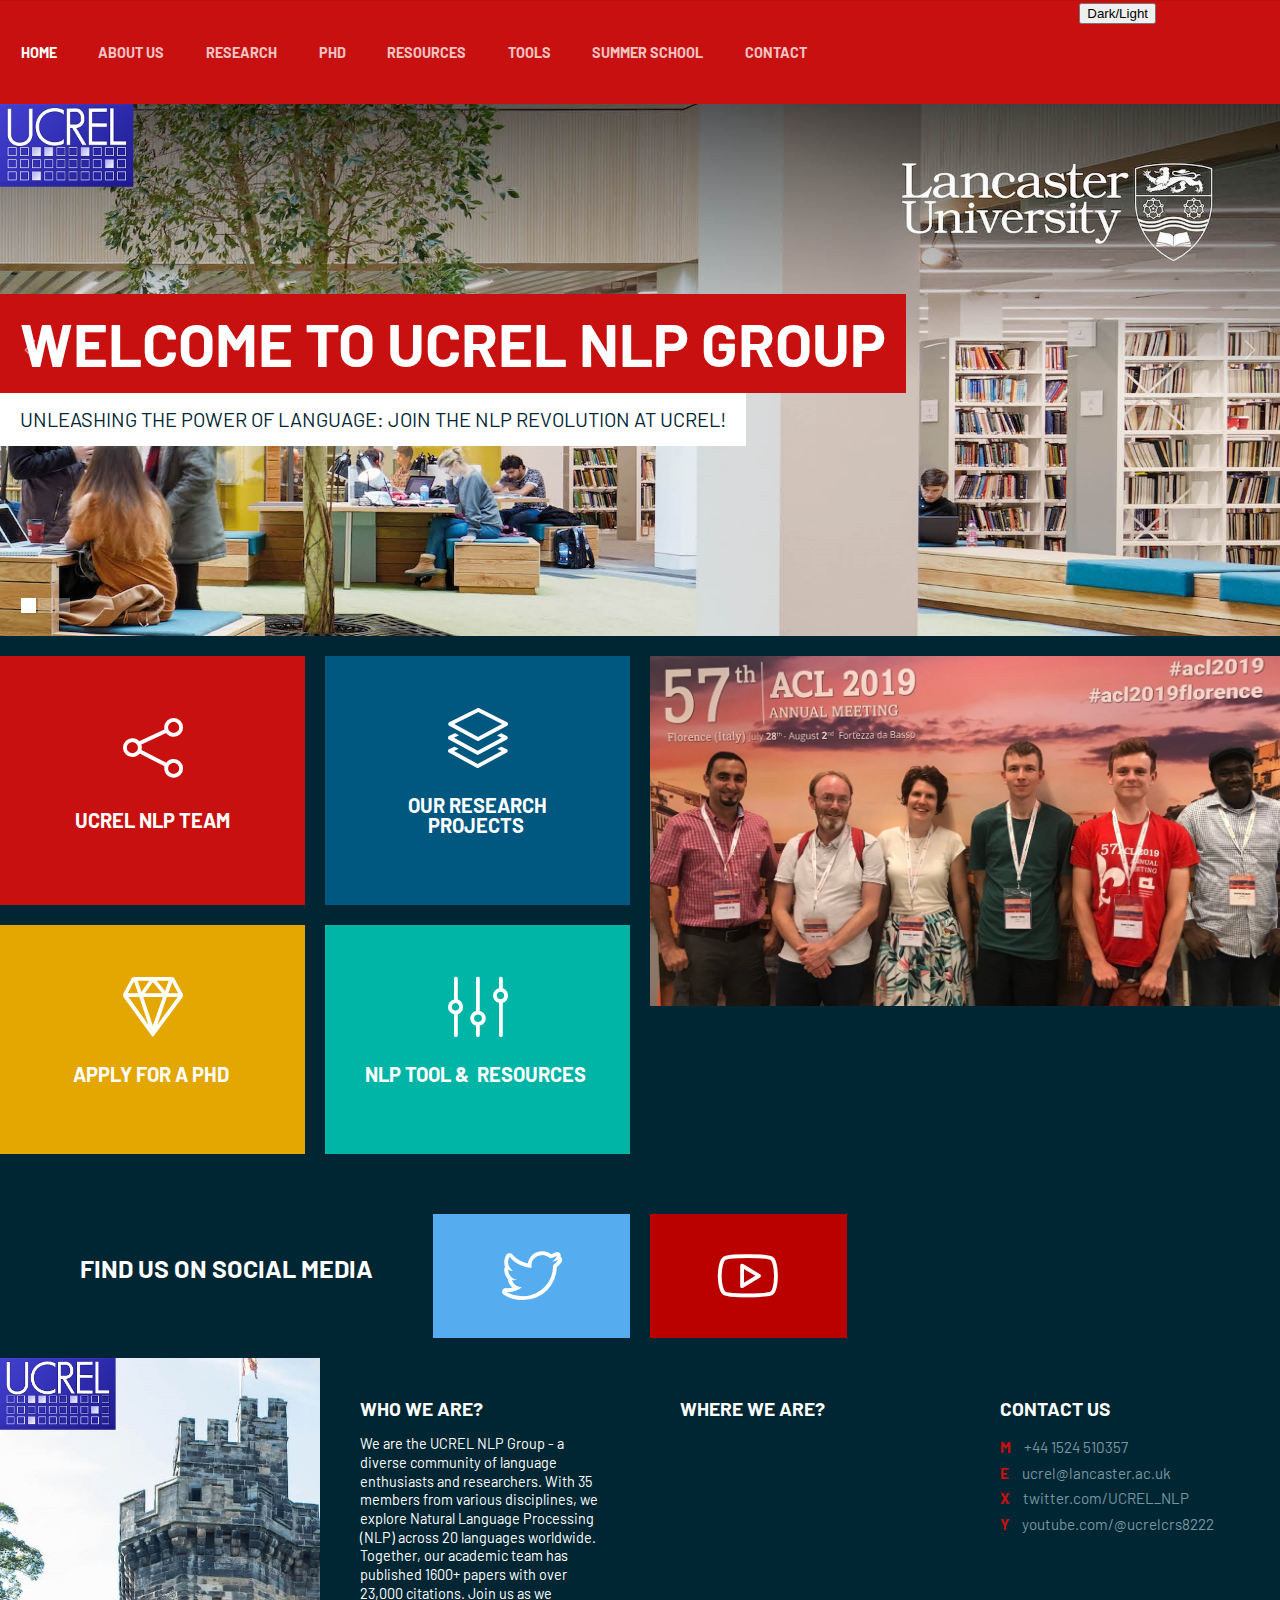
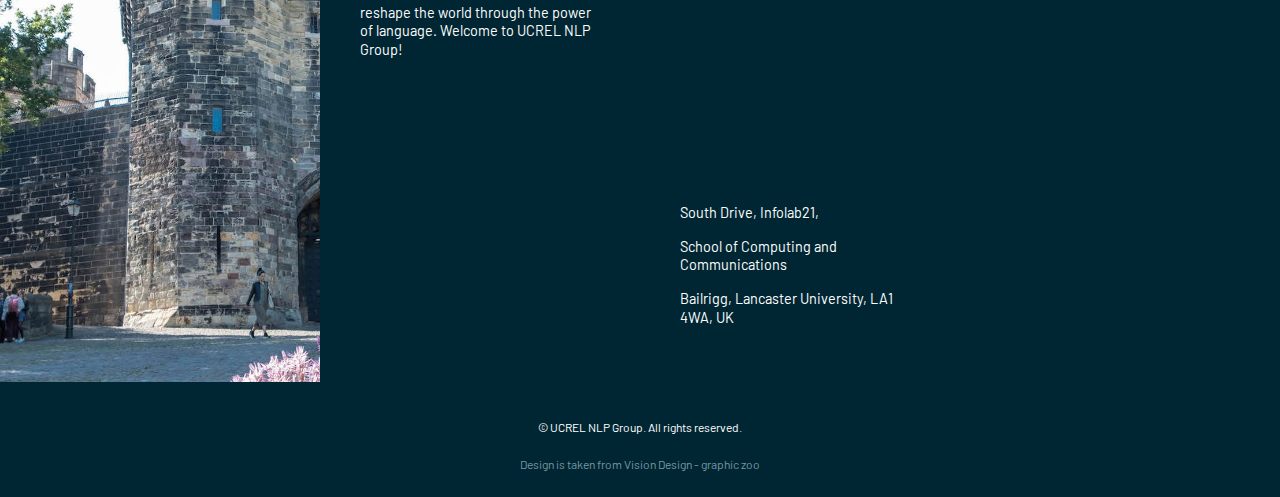
==== commit 0be33ec2: "summer school added" ====
--- a/www/index.html
+++ b/www/index.html
@@ -81,6 +81,7 @@
 				<li><a href="resources.html">Resources</a></li>
 				<li><a href="tools.html">Tools</a></li>
 <!--				<li><a href="news.html">News</a></li>-->
+                <li><a href="USS/index.html">Summer School</a></li>
                 <li><a href="contact.html">Contact</a></li>
              </ul>
 				<li>      <div class="button-container">
